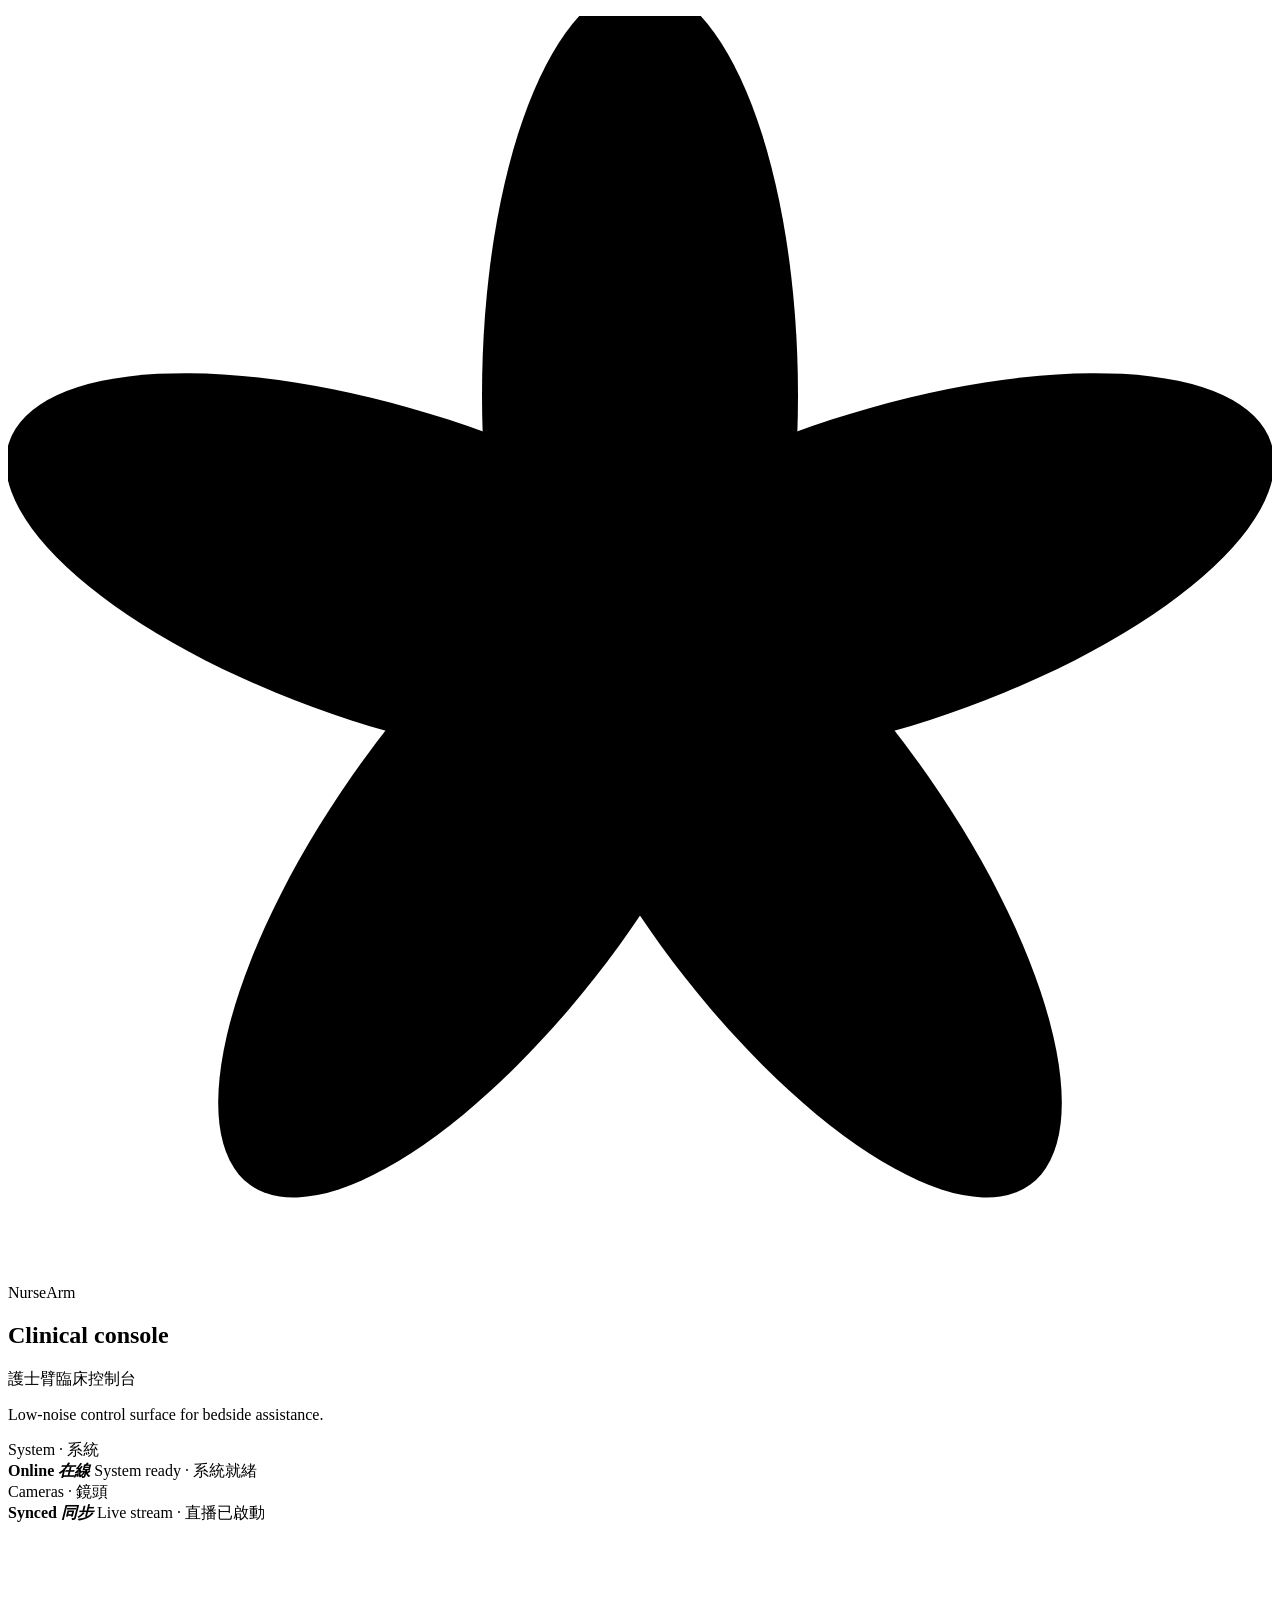
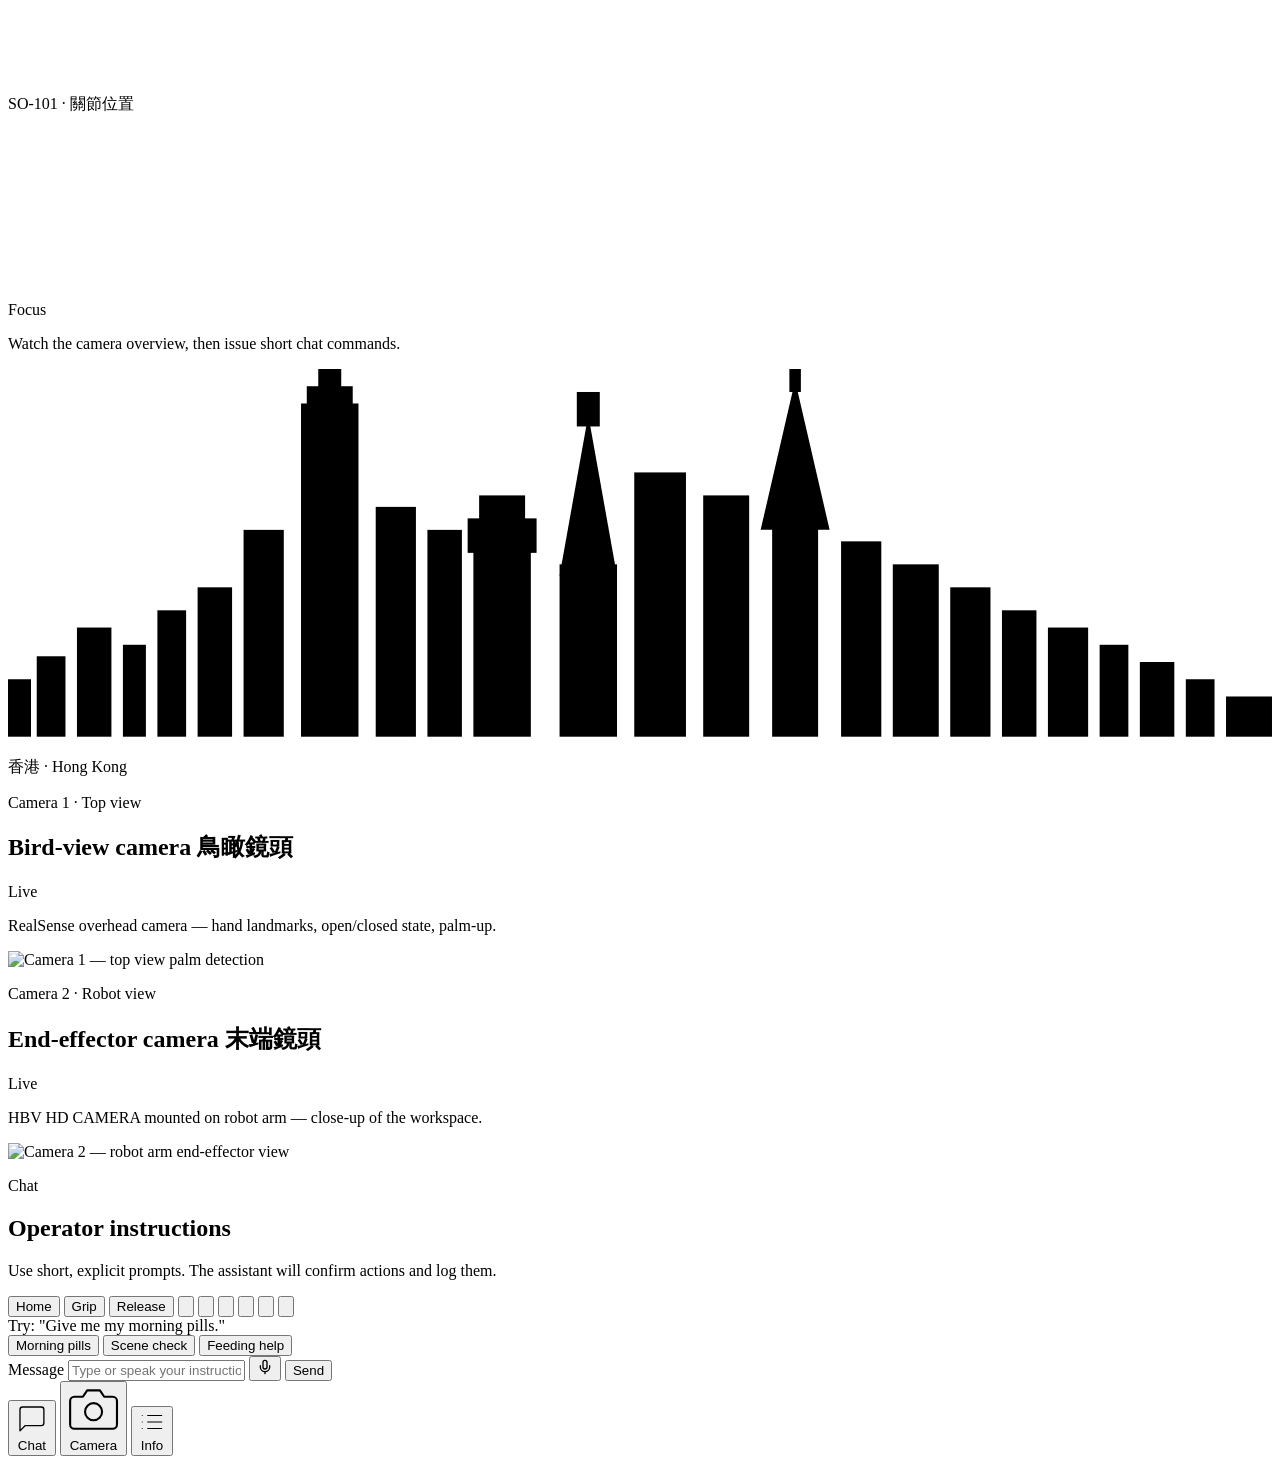
==== nursearm/interface/web/index.html @ 07f44634 "Upgrade ui and basic skills Signed-off-by: Javier Gil <jgilaviles@gmail.com>" ====
<!doctype html>
<html lang="en">
  <head>
    <meta charset="utf-8" />
    <meta name="viewport" content="width=device-width, initial-scale=1" />
    <title>NurseArm · 護士臂</title>
    <link rel="stylesheet" href="/static/styles.css" />
  </head>
  <body>
    <div class="app-shell">
      <div class="workspace">
        <aside class="rail" aria-label="System summary">
          <div class="rail-brand">
            <p class="eyebrow">
              <!-- Bauhinia flower — Hong Kong emblem -->
              <svg class="bauhinia-icon" viewBox="0 0 40 40" xmlns="http://www.w3.org/2000/svg" fill="currentColor" aria-hidden="true">
                <g transform="translate(20,20)">
                  <ellipse rx="5" ry="13" transform="rotate(0)   translate(0,-8)"/>
                  <ellipse rx="5" ry="13" transform="rotate(72)  translate(0,-8)"/>
                  <ellipse rx="5" ry="13" transform="rotate(144) translate(0,-8)"/>
                  <ellipse rx="5" ry="13" transform="rotate(216) translate(0,-8)"/>
                  <ellipse rx="5" ry="13" transform="rotate(288) translate(0,-8)"/>
                  <circle r="3"/>
                </g>
              </svg>
              NurseArm
            </p>
            <h1>Clinical console</h1>
            <p class="zh-title" lang="zh-HK">護士臂臨床控制台</p>
            <p class="subtitle">Low-noise control surface for bedside assistance.</p>
          </div>

          <section class="rail-stack">
            <article class="rail-card status-card status-online">
              <div class="status-row">
                <span class="status-dot"></span>
                <span class="status-label">System · <span lang="zh-HK">系統</span></span>
              </div>
              <strong>Online <em lang="zh-HK">在線</em></strong>
              <span>System ready · <span lang="zh-HK">系統就緒</span></span>
            </article>
            <article class="rail-card status-card status-synced">
              <div class="status-row">
                <span class="status-dot"></span>
                <span class="status-label">Cameras · <span lang="zh-HK">鏡頭</span></span>
              </div>
              <strong>Synced <em lang="zh-HK">同步</em></strong>
              <span>Live stream · <span lang="zh-HK">直播已啟動</span></span>
            </article>
          </section>

          <!-- 3D Digital Twin — big on desktop, shown in status tab on mobile -->
          <canvas id="robot-3d" class="robot-3d" aria-label="SO-101 3D digital twin"></canvas>

          <!-- Motor graph (status tab on mobile) -->
          <section class="robot-panel" id="robot-panel">
            <p class="panel-kicker">SO-101 · 關節位置</p>
            <canvas id="motor-graph" class="motor-graph" aria-label="Motor position history"></canvas>
            <div class="motor-legend" id="motor-legend" aria-hidden="true"></div>
          </section>

          <section id="remote-access" class="rail-remote" hidden>
            <p class="rail-foot-label">Remote access</p>
            <img id="qr-image" class="qr-image" alt="Scan to connect" />
            <a id="ngrok-link" class="ngrok-link" href="#" target="_blank" rel="noopener"></a>
          </section>

          <section class="rail-foot">
            <p class="rail-foot-label">Focus</p>
            <p>Watch the camera overview, then issue short chat commands.</p>
          </section>

          <!-- Victoria Harbour skyline silhouette — viewed from Tsim Sha Tsui -->
          <div class="hk-skyline" aria-hidden="true">
            <svg viewBox="0 0 220 64" xmlns="http://www.w3.org/2000/svg" fill="currentColor">

              <!-- Sheung Wan / Western district — low-rise backdrop -->
              <rect x="0"   y="54" width="4"  height="10"/>
              <rect x="5"   y="50" width="5"  height="14"/>
              <rect x="12"  y="45" width="6"  height="19"/>
              <rect x="20"  y="48" width="4"  height="16"/>
              <rect x="26"  y="42" width="5"  height="22"/>
              <rect x="33"  y="38" width="6"  height="26"/>

              <!-- One IFC — medium-tall adjacent to IFC2 -->
              <rect x="41"  y="28" width="7"  height="36"/>

              <!-- Two IFC — tallest in HK Island, distinctive stepped crown + mast -->
              <rect x="51"  y="6"  width="10" height="58"/>
              <rect x="52"  y="3"  width="8"  height="5"/>
              <rect x="54"  y="0"  width="4"  height="4"/>

              <!-- Exchange Square / Jardine House area -->
              <rect x="64"  y="24" width="7"  height="40"/>
              <rect x="73"  y="28" width="6"  height="36"/>

              <!-- HSBC Main Building — distinctive horizontal bands, raised on stilts -->
              <rect x="81"  y="30" width="10" height="34"/>
              <rect x="80"  y="26" width="12" height="6"/>
              <rect x="82"  y="22" width="8"  height="6"/>

              <!-- Bank of China Tower — MOST ICONIC: triangular prism, diagonal facets -->
              <rect x="96"  y="34" width="10" height="30"/>
              <polygon points="96,36 101,8 106,36"/>
              <rect x="99"  y="4"  width="4"  height="6"/>

              <!-- Cheung Kong Center — rectangular glass tower -->
              <rect x="109" y="18" width="9"  height="46"/>

              <!-- The Center — tall, octagonal, lit at night -->
              <rect x="121" y="22" width="8"  height="42"/>

              <!-- Central Plaza (Wan Chai) — VERY DISTINCTIVE: sharp triangular spire -->
              <rect x="133" y="26" width="8"  height="38"/>
              <polygon points="131,28 137,2 143,28"/>
              <rect x="136" y="0"  width="2"  height="4"/>

              <!-- Convention Centre area / Wan Chai towers -->
              <rect x="145" y="30" width="7"  height="34"/>
              <rect x="154" y="34" width="8"  height="30"/>

              <!-- Causeway Bay — gradually tapering eastward -->
              <rect x="164" y="38" width="7"  height="26"/>
              <rect x="173" y="42" width="6"  height="22"/>
              <rect x="181" y="45" width="7"  height="19"/>
              <rect x="190" y="48" width="5"  height="16"/>
              <rect x="197" y="51" width="6"  height="13"/>
              <rect x="205" y="54" width="5"  height="10"/>
              <rect x="212" y="57" width="8"  height="7"/>
            </svg>
            <p class="hk-credit">香港 · Hong Kong</p>
          </div>
        </aside>

        <main class="layout" id="layout">
          <section class="camera-column" id="camera-column">

            <!-- Camera 1: RealSense top camera, bird-view -->
            <section class="panel camera-panel">
              <div class="panel-top">
                <div>
                  <p class="panel-kicker">Camera 1 · Top view</p>
                  <h2>Bird-view camera <span class="zh-cam" lang="zh-HK">鳥瞰鏡頭</span></h2>
                </div>
                <span class="live-badge">Live</span>
              </div>
              <p class="panel-note">RealSense overhead camera — hand landmarks, open/closed state, palm-up.</p>
              <div class="camera-stage">
                <img id="camera-frame-1" class="camera-frame" alt="Camera 1 — top view palm detection" src="/stream/palm" />
                <div id="palm-badge" class="palm-badge" aria-live="polite"></div>
              </div>
            </section>

            <div class="splitter splitter-horizontal" id="camera-splitter" role="separator" aria-label="Resize camera panes" aria-orientation="horizontal" tabindex="0"></div>

            <!-- Camera 2: HBV HD CAMERA robot-mounted -->
            <section class="panel camera-panel">
              <div class="panel-top">
                <div>
                  <p class="panel-kicker">Camera 2 · Robot view</p>
                  <h2>End-effector camera <span class="zh-cam" lang="zh-HK">末端鏡頭</span></h2>
                </div>
                <span class="live-badge">Live</span>
              </div>
              <p class="panel-note">HBV HD CAMERA mounted on robot arm — close-up of the workspace.</p>
              <div class="camera-stage">
                <img id="camera-frame-2" class="camera-frame" alt="Camera 2 — robot arm end-effector view" src="/stream/2" />
              </div>
            </section>

          </section>

          <div class="splitter splitter-vertical" id="layout-splitter" role="separator" aria-label="Resize chat panel" aria-orientation="vertical" tabindex="0"></div>

          <section class="panel chat-panel">
            <div class="chat-head">
              <div>
                <p class="panel-kicker">Chat</p>
                <h2>Operator instructions</h2>
                <p class="panel-note">Use short, explicit prompts. The assistant will confirm actions and log them.</p>
              </div>
            </div>

            <div class="robot-controls chat-robot-controls" aria-label="Robot controls">
              <button class="robot-btn" id="btn-home"    title="Move to home pose">Home</button>
              <button class="robot-btn" id="btn-grip"    title="Close gripper">Grip</button>
              <button class="robot-btn" id="btn-release" title="Open gripper">Release</button>
              <span class="robot-sep" aria-hidden="true"></span>
              <button class="robot-btn dir-btn" id="btn-up" title="Up (Z+)">
                <svg viewBox="0 0 16 16" fill="none" stroke="currentColor" stroke-width="2" stroke-linecap="round" stroke-linejoin="round" aria-hidden="true">
                  <line x1="8" y1="12" x2="8" y2="4"/><polyline points="4,8 8,4 12,8"/>
                </svg>
              </button>
              <button class="robot-btn dir-btn" id="btn-down" title="Down (Z−)">
                <svg viewBox="0 0 16 16" fill="none" stroke="currentColor" stroke-width="2" stroke-linecap="round" stroke-linejoin="round" aria-hidden="true">
                  <line x1="8" y1="4" x2="8" y2="12"/><polyline points="4,8 8,12 12,8"/>
                </svg>
              </button>
              <button class="robot-btn dir-btn" id="btn-forward" title="Forward (X+)">
                <svg viewBox="0 0 16 16" fill="none" stroke="currentColor" stroke-width="2" stroke-linecap="round" stroke-linejoin="round" aria-hidden="true">
                  <polyline points="3,10 8,5 13,10"/><polyline points="3,13 8,8 13,13"/>
                </svg>
              </button>
              <button class="robot-btn dir-btn" id="btn-back" title="Back (X−)">
                <svg viewBox="0 0 16 16" fill="none" stroke="currentColor" stroke-width="2" stroke-linecap="round" stroke-linejoin="round" aria-hidden="true">
                  <polyline points="3,6 8,11 13,6"/><polyline points="3,3 8,8 13,3"/>
                </svg>
              </button>
              <button class="robot-btn dir-btn" id="btn-left" title="Left (Y+)">
                <svg viewBox="0 0 16 16" fill="none" stroke="currentColor" stroke-width="2" stroke-linecap="round" stroke-linejoin="round" aria-hidden="true">
                  <line x1="12" y1="8" x2="4" y2="8"/><polyline points="8,4 4,8 8,12"/>
                </svg>
              </button>
              <button class="robot-btn dir-btn" id="btn-right" title="Right (Y−)">
                <svg viewBox="0 0 16 16" fill="none" stroke="currentColor" stroke-width="2" stroke-linecap="round" stroke-linejoin="round" aria-hidden="true">
                  <line x1="4" y1="8" x2="12" y2="8"/><polyline points="8,4 12,8 8,12"/>
                </svg>
              </button>
            </div>

            <div class="chat-tip">Try: "Give me my morning pills."</div>

            <div class="quick-actions" aria-label="Suggested prompts">
              <button type="button" class="prompt-chip" data-prompt="Give me my morning pills.">Morning pills</button>
              <button type="button" class="prompt-chip" data-prompt="Check the scene and report what you see.">Scene check</button>
              <button type="button" class="prompt-chip" data-prompt="Help me with feeding.">Feeding help</button>
            </div>

            <div id="chat-messages" class="chat-messages" aria-live="polite" aria-relevant="additions"></div>

            <div class="composer-shell">
              <form id="chat-form" class="chat-form">
                <label class="sr-only" for="chat-input">Message</label>
                <input id="chat-input" name="message" type="text" autocomplete="off" placeholder="Type or speak your instruction" />
                <button type="button" id="mic-button" class="mic-button" data-state="idle" aria-label="Voice input" title="Hold to record">
                  <svg xmlns="http://www.w3.org/2000/svg" width="16" height="16" viewBox="0 0 24 24" fill="none" stroke="currentColor" stroke-width="2" stroke-linecap="round" stroke-linejoin="round" aria-hidden="true">
                    <path d="M12 2a3 3 0 0 0-3 3v7a3 3 0 0 0 6 0V5a3 3 0 0 0-3-3z"/>
                    <path d="M19 10v2a7 7 0 0 1-14 0v-2"/>
                    <line x1="12" y1="19" x2="12" y2="22"/>
                  </svg>
                </button>
                <button type="submit" class="send-button">Send</button>
              </form>
            </div>
          </section>
        </main>
      </div>
    </div>

    <!-- Mobile bottom tab bar — hidden on desktop via CSS -->
    <nav class="mobile-tab-bar" aria-label="Navigation tabs">
      <button class="mobile-tab-btn active" data-tab="chat" aria-pressed="true">
        <svg viewBox="0 0 24 24" fill="none" stroke="currentColor" stroke-linecap="round" stroke-linejoin="round" aria-hidden="true">
          <path d="M21 15a2 2 0 0 1-2 2H7l-4 4V5a2 2 0 0 1 2-2h14a2 2 0 0 1 2 2z"/>
        </svg>
        <span>Chat</span>
      </button>
      <button class="mobile-tab-btn" data-tab="camera" aria-pressed="false">
        <svg viewBox="0 0 24 24" fill="none" stroke="currentColor" stroke-linecap="round" stroke-linejoin="round" aria-hidden="true">
          <path d="M23 19a2 2 0 0 1-2 2H3a2 2 0 0 1-2-2V8a2 2 0 0 1 2-2h4l2-3h6l2 3h4a2 2 0 0 1 2 2z"/>
          <circle cx="12" cy="13" r="4"/>
        </svg>
        <span>Camera</span>
      </button>
      <button class="mobile-tab-btn" data-tab="status" aria-pressed="false">
        <svg viewBox="0 0 24 24" fill="none" stroke="currentColor" stroke-linecap="round" stroke-linejoin="round" aria-hidden="true">
          <line x1="8" y1="6" x2="21" y2="6"/><line x1="8" y1="12" x2="21" y2="12"/><line x1="8" y1="18" x2="21" y2="18"/>
          <line x1="3" y1="6" x2="3.01" y2="6"/><line x1="3" y1="12" x2="3.01" y2="12"/><line x1="3" y1="18" x2="3.01" y2="18"/>
        </svg>
        <span>Info</span>
      </button>
    </nav>

    <script src="/static/app.js"></script>
  </body>
</html>
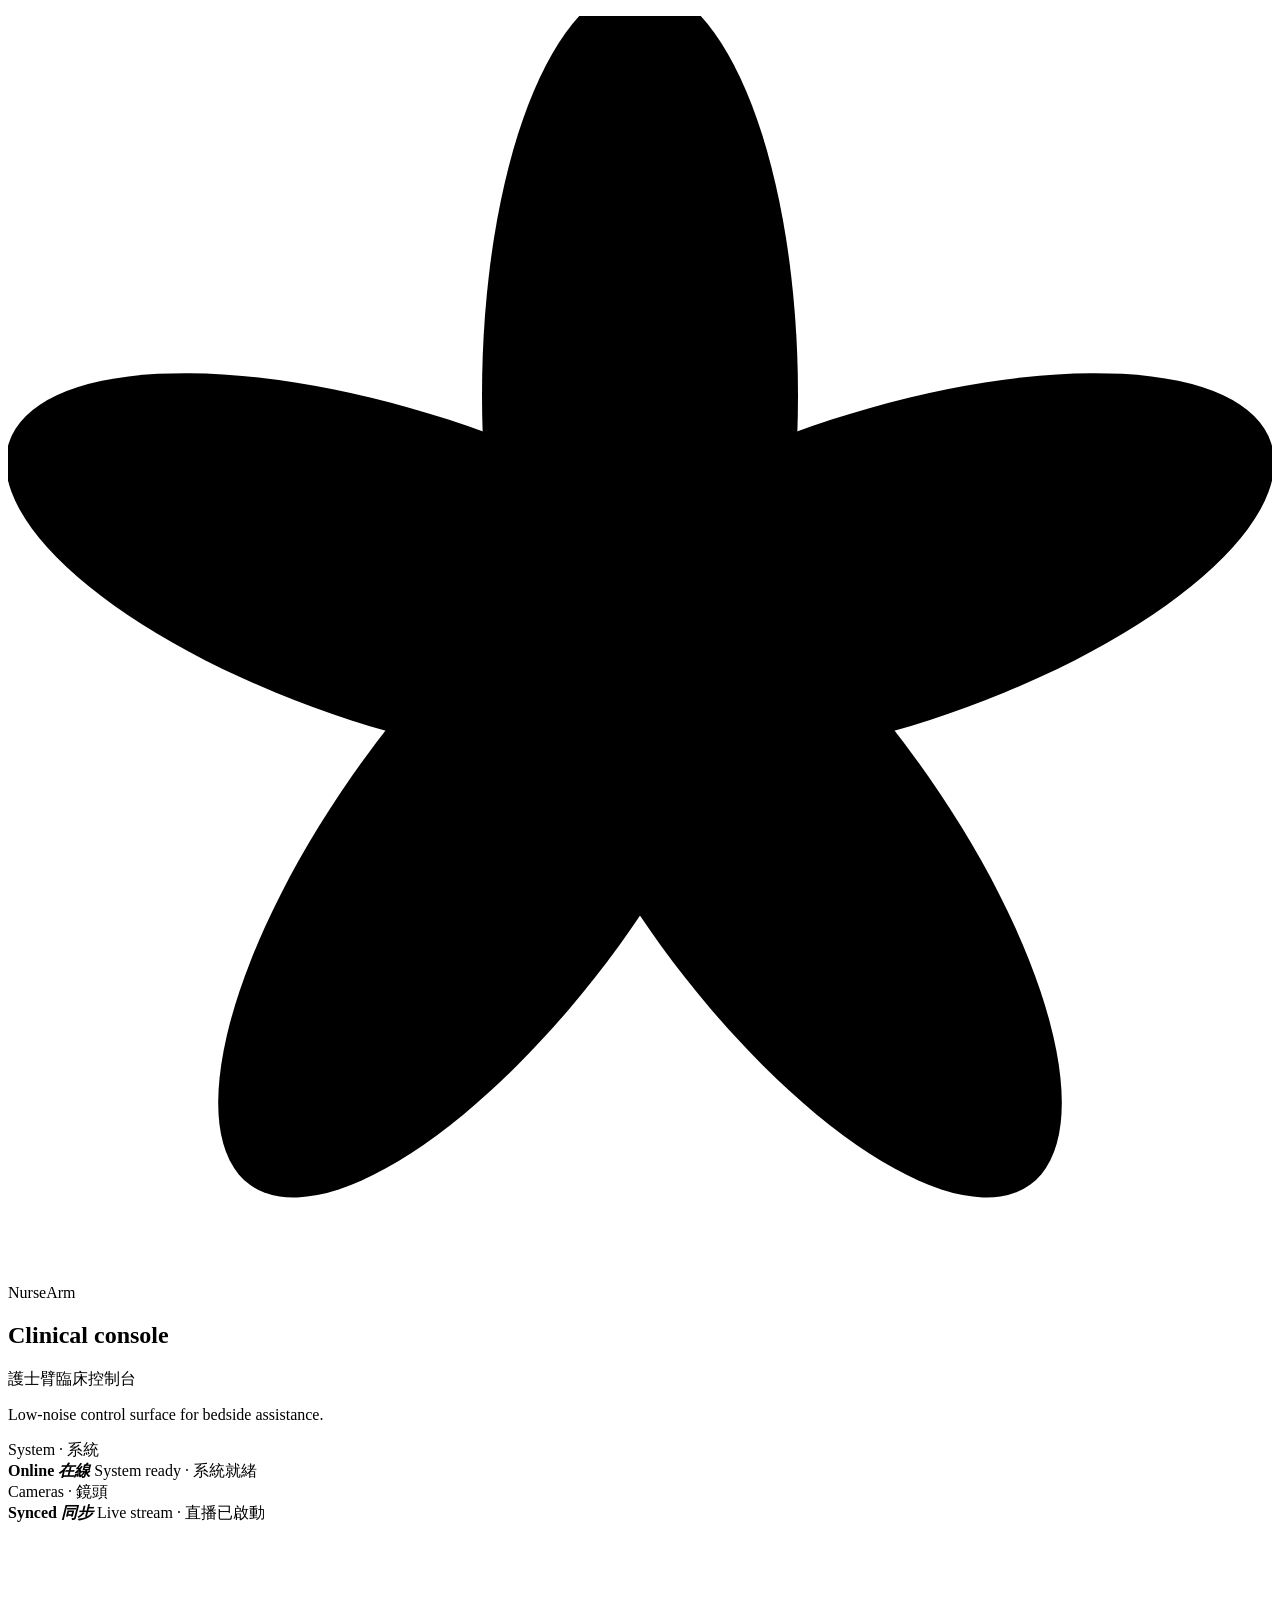
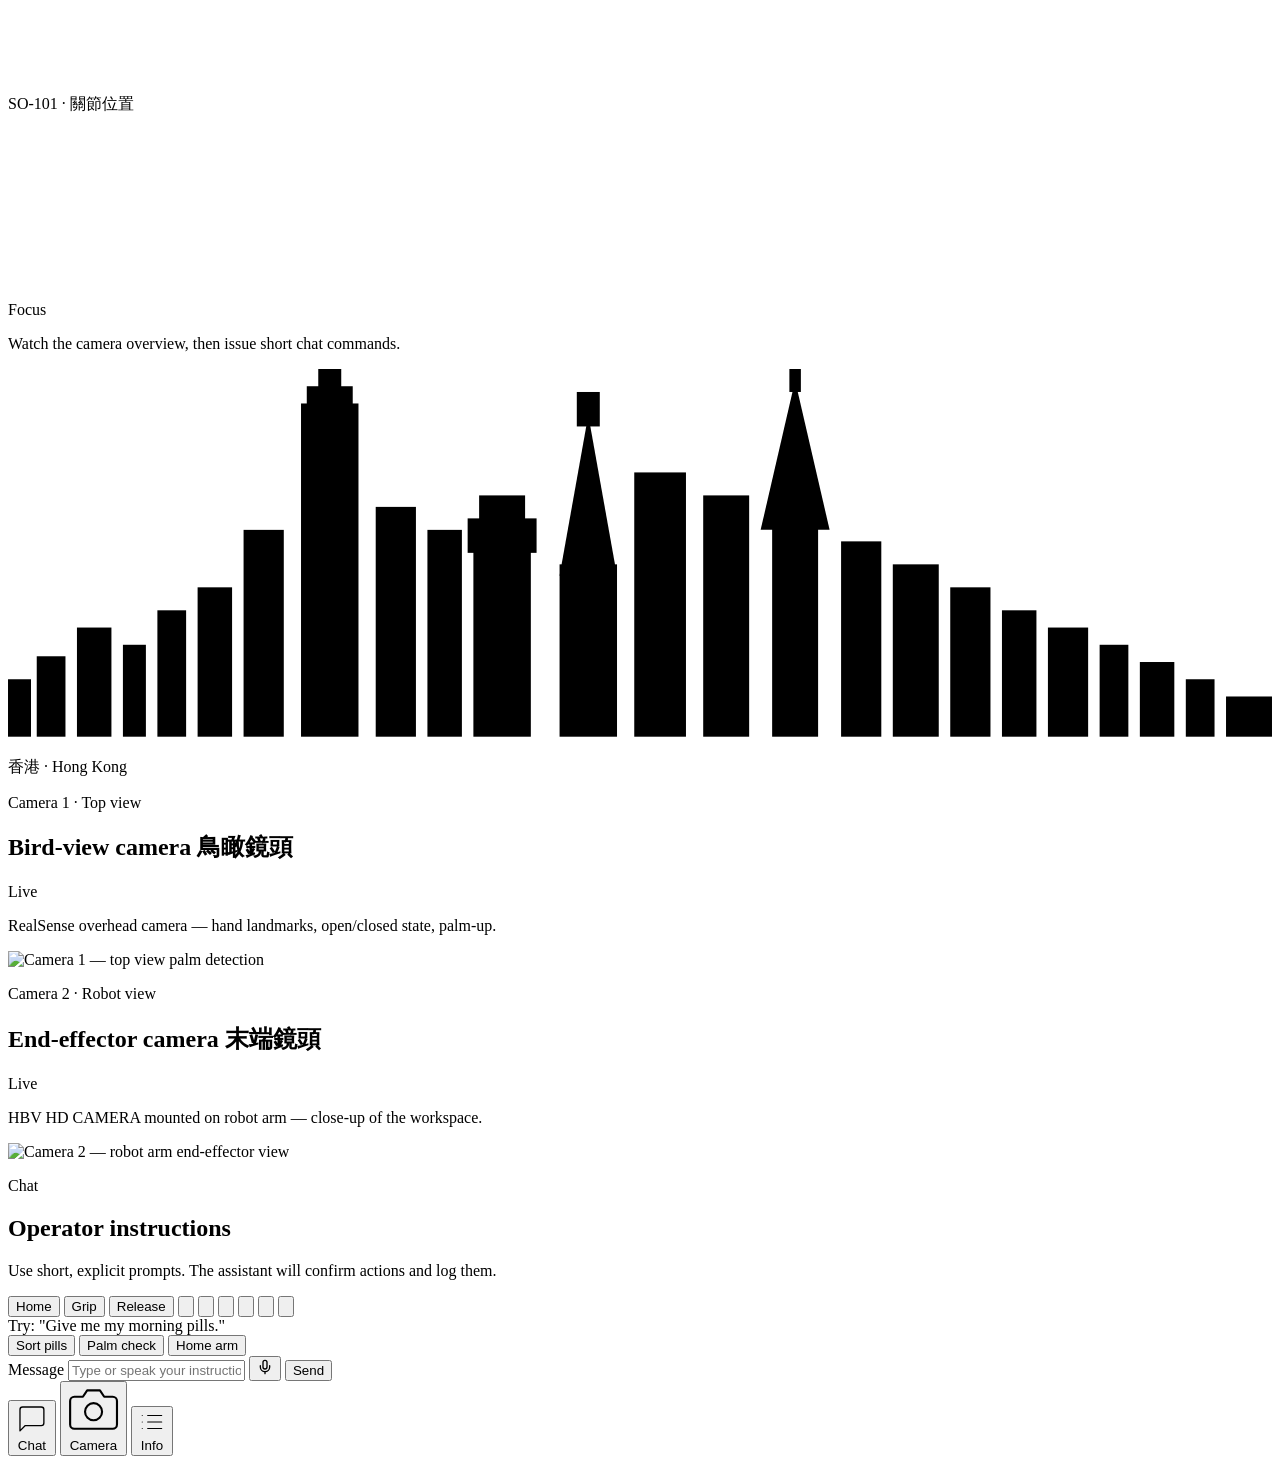
==== commit 816fbb21: "Cleaning Signed-off-by: Javier Gil <jgilaviles@gmail.com>" ====
--- a/nursearm/interface/web/index.html
+++ b/nursearm/interface/web/index.html
@@ -221,9 +221,9 @@
             <div class="chat-tip">Try: "Give me my morning pills."</div>
 
             <div class="quick-actions" aria-label="Suggested prompts">
-              <button type="button" class="prompt-chip" data-prompt="Give me my morning pills.">Morning pills</button>
-              <button type="button" class="prompt-chip" data-prompt="Check the scene and report what you see.">Scene check</button>
-              <button type="button" class="prompt-chip" data-prompt="Help me with feeding.">Feeding help</button>
+              <button type="button" class="prompt-chip" data-prompt="Sort the pills into their matching cups.">Sort pills</button>
+              <button type="button" class="prompt-chip" data-prompt="Check whether an open palm is visible.">Palm check</button>
+              <button type="button" class="prompt-chip" data-prompt="Move the robot to its home position.">Home arm</button>
             </div>
 
             <div id="chat-messages" class="chat-messages" aria-live="polite" aria-relevant="additions"></div>
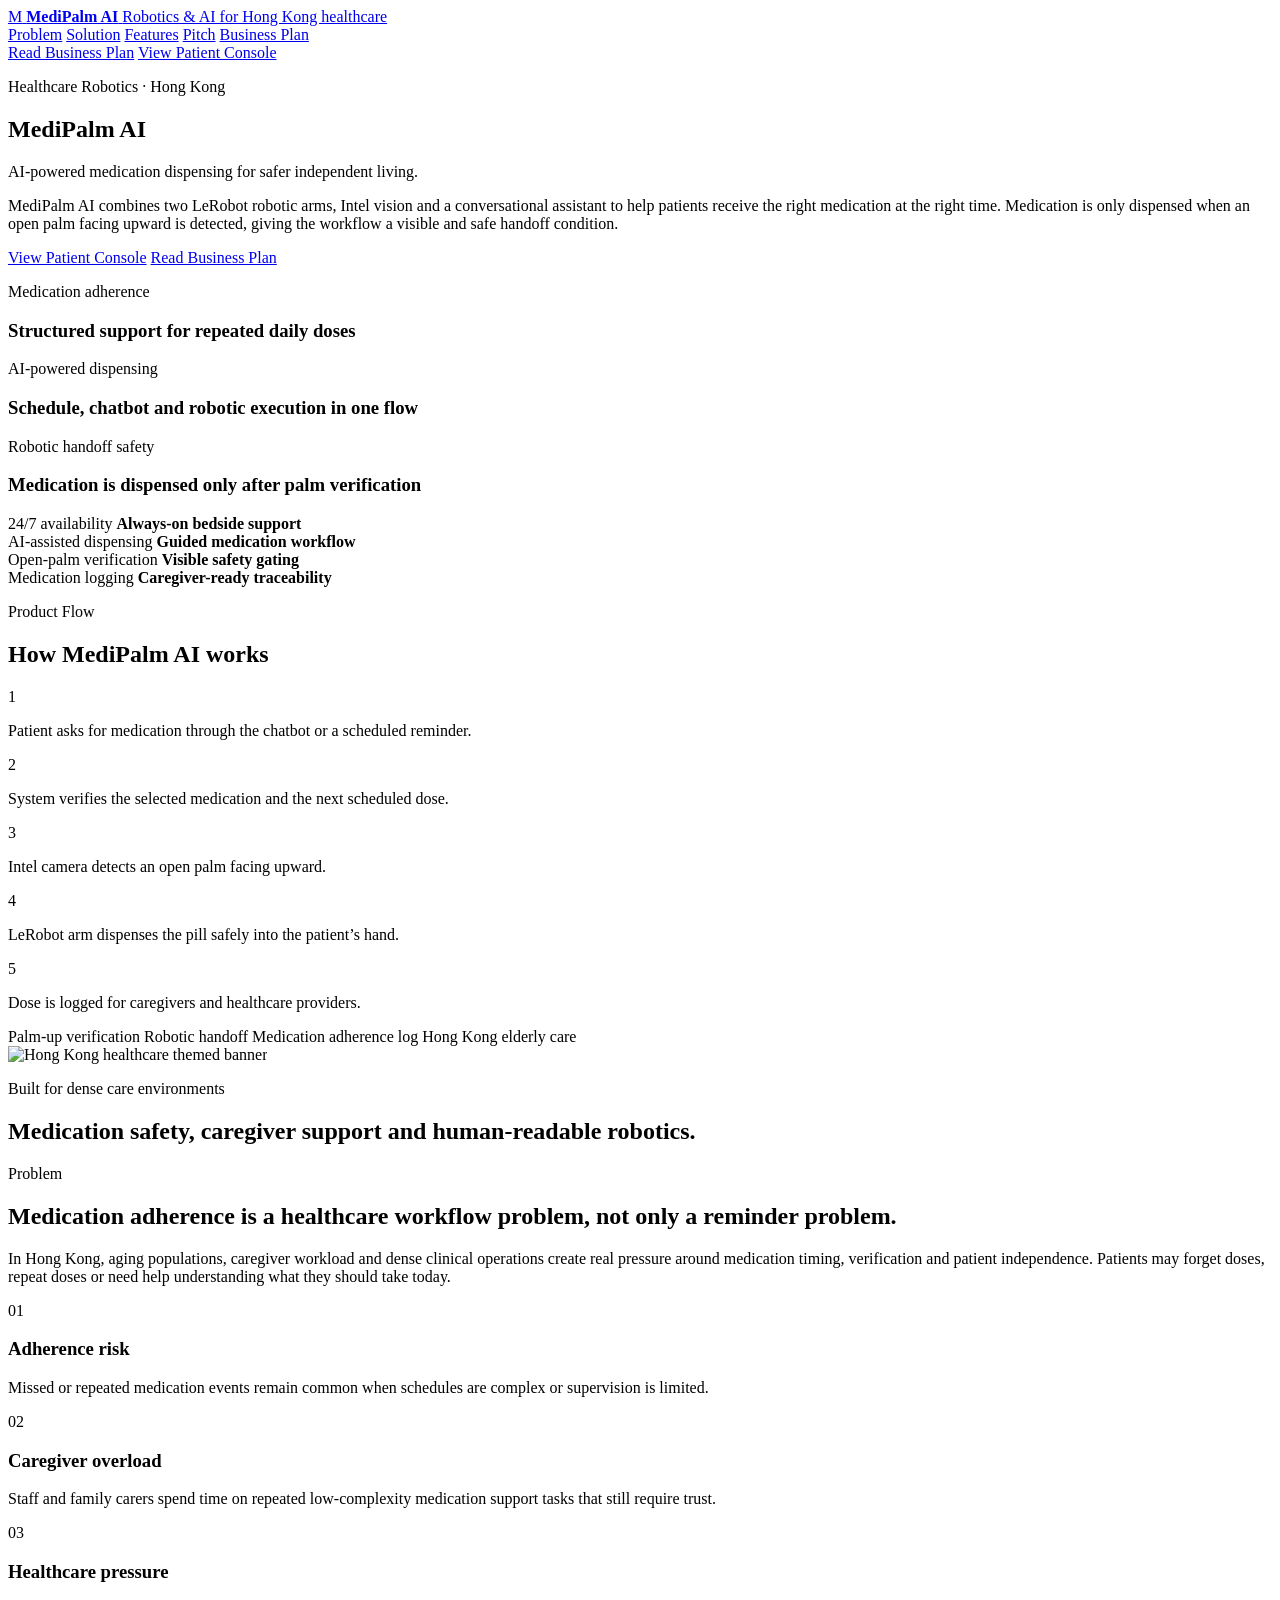
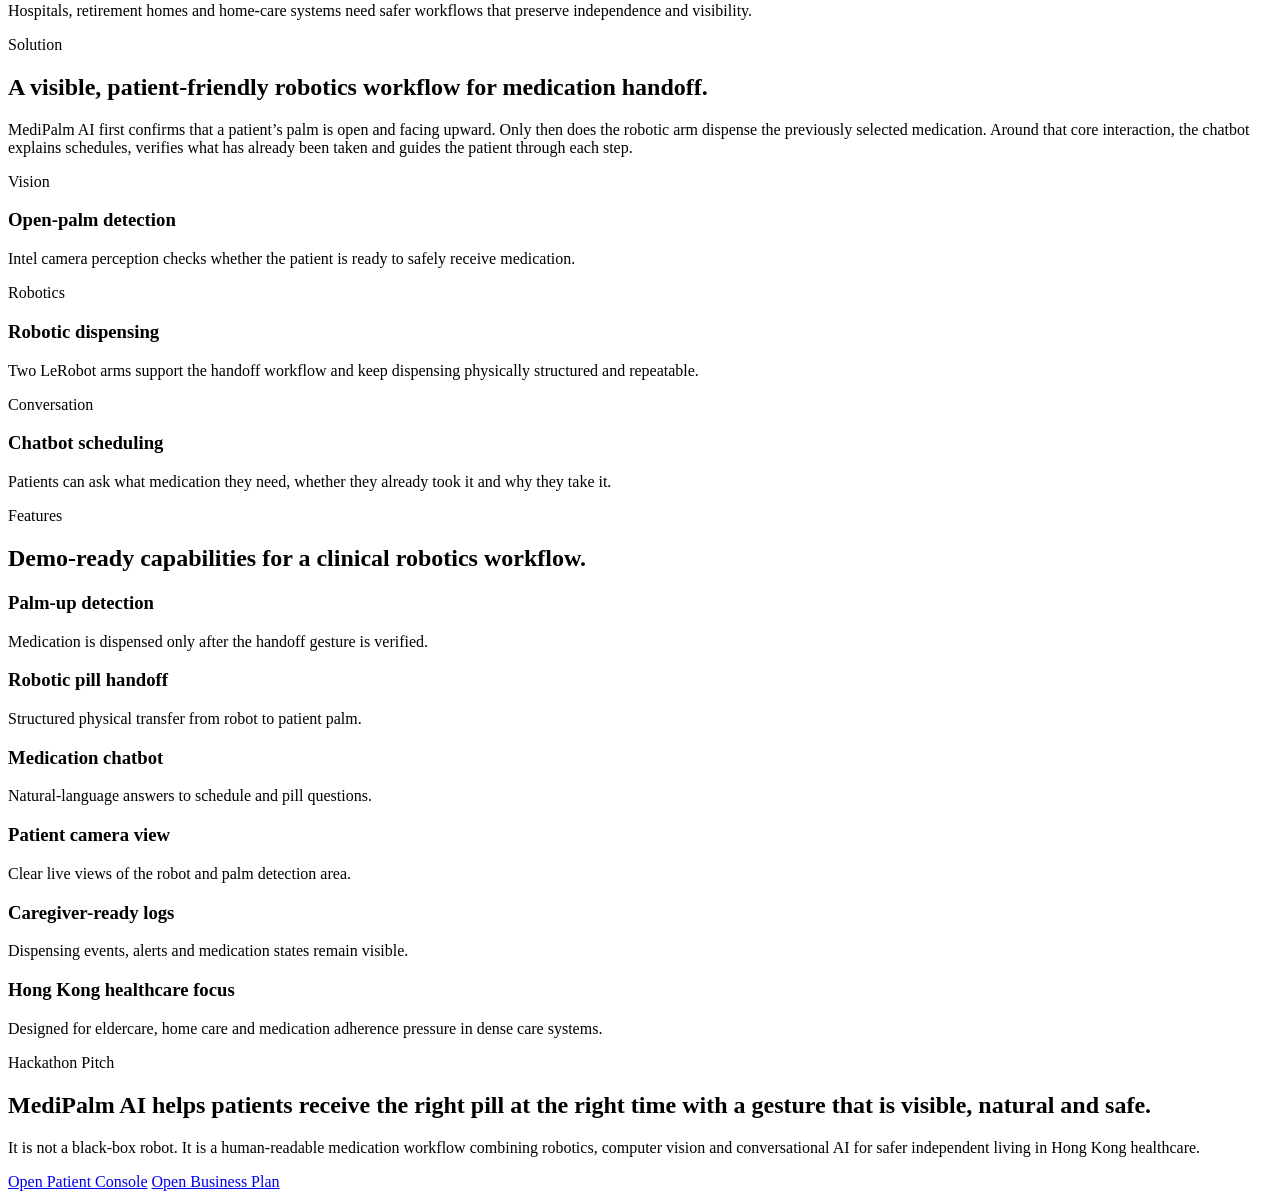
==== commit f861edc0: "UI_advanced Signed-off-by: MxguelTech <delbamig@gmail.com>" ====
--- a/nursearm/interface/web/index.html
+++ b/nursearm/interface/web/index.html
@@ -3,273 +3,241 @@
   <head>
     <meta charset="utf-8" />
     <meta name="viewport" content="width=device-width, initial-scale=1" />
-    <title>NurseArm · 護士臂</title>
+    <title>MediPalm AI · Healthcare Robotics</title>
     <link rel="stylesheet" href="/static/styles.css" />
   </head>
   <body>
-    <div class="app-shell">
-      <div class="workspace">
-        <aside class="rail" aria-label="System summary">
-          <div class="rail-brand">
-            <p class="eyebrow">
-              <!-- Bauhinia flower — Hong Kong emblem -->
-              <svg class="bauhinia-icon" viewBox="0 0 40 40" xmlns="http://www.w3.org/2000/svg" fill="currentColor" aria-hidden="true">
-                <g transform="translate(20,20)">
-                  <ellipse rx="5" ry="13" transform="rotate(0)   translate(0,-8)"/>
-                  <ellipse rx="5" ry="13" transform="rotate(72)  translate(0,-8)"/>
-                  <ellipse rx="5" ry="13" transform="rotate(144) translate(0,-8)"/>
-                  <ellipse rx="5" ry="13" transform="rotate(216) translate(0,-8)"/>
-                  <ellipse rx="5" ry="13" transform="rotate(288) translate(0,-8)"/>
-                  <circle r="3"/>
-                </g>
-              </svg>
-              NurseArm
+    <div class="site-shell">
+      <header class="site-header">
+        <a class="brand" href="#hero" aria-label="MediPalm AI home">
+          <span class="brand-mark">M</span>
+          <span class="brand-copy">
+            <strong>MediPalm AI</strong>
+            <span>Robotics &amp; AI for Hong Kong healthcare</span>
+          </span>
+        </a>
+
+        <nav class="site-nav" aria-label="Primary">
+          <a href="#problem">Problem</a>
+          <a href="#solution">Solution</a>
+          <a href="#features">Features</a>
+          <a href="#pitch">Pitch</a>
+          <a href="/business">Business Plan</a>
+        </nav>
+
+        <div class="header-actions">
+          <a class="button button-ghost" href="/business">Read Business Plan</a>
+          <a class="button button-primary" href="/console">View Patient Console</a>
+        </div>
+      </header>
+
+      <main>
+        <section class="hero" id="hero">
+          <div class="hero-copy card">
+            <p class="eyebrow">Healthcare Robotics · Hong Kong</p>
+            <h1>MediPalm AI</h1>
+            <p class="hero-subtitle">AI-powered medication dispensing for safer independent living.</p>
+            <p class="hero-text">
+              MediPalm AI combines two LeRobot robotic arms, Intel vision and a conversational assistant to help patients
+              receive the right medication at the right time. Medication is only dispensed when an open palm facing upward
+              is detected, giving the workflow a visible and safe handoff condition.
             </p>
-            <h1>Clinical console</h1>
-            <p class="zh-title" lang="zh-HK">護士臂臨床控制台</p>
-            <p class="subtitle">Low-noise control surface for bedside assistance.</p>
-          </div>
-
-          <section class="rail-stack">
-            <article class="rail-card status-card status-online">
-              <div class="status-row">
-                <span class="status-dot"></span>
-                <span class="status-label">System · <span lang="zh-HK">系統</span></span>
-              </div>
-              <strong>Online <em lang="zh-HK">在線</em></strong>
-              <span>System ready · <span lang="zh-HK">系統就緒</span></span>
-            </article>
-            <article class="rail-card status-card status-synced">
-              <div class="status-row">
-                <span class="status-dot"></span>
-                <span class="status-label">Cameras · <span lang="zh-HK">鏡頭</span></span>
-              </div>
-              <strong>Synced <em lang="zh-HK">同步</em></strong>
-              <span>Live stream · <span lang="zh-HK">直播已啟動</span></span>
-            </article>
-          </section>
-
-          <!-- 3D Digital Twin — big on desktop, shown in status tab on mobile -->
-          <canvas id="robot-3d" class="robot-3d" aria-label="SO-101 3D digital twin"></canvas>
-
-          <!-- Motor graph (status tab on mobile) -->
-          <section class="robot-panel" id="robot-panel">
-            <p class="panel-kicker">SO-101 · 關節位置</p>
-            <canvas id="motor-graph" class="motor-graph" aria-label="Motor position history"></canvas>
-            <div class="motor-legend" id="motor-legend" aria-hidden="true"></div>
-          </section>
-
-          <section id="remote-access" class="rail-remote" hidden>
-            <p class="rail-foot-label">Remote access</p>
-            <img id="qr-image" class="qr-image" alt="Scan to connect" />
-            <a id="ngrok-link" class="ngrok-link" href="#" target="_blank" rel="noopener"></a>
-          </section>
-
-          <section class="rail-foot">
-            <p class="rail-foot-label">Focus</p>
-            <p>Watch the camera overview, then issue short chat commands.</p>
-          </section>
-
-          <!-- Victoria Harbour skyline silhouette — viewed from Tsim Sha Tsui -->
-          <div class="hk-skyline" aria-hidden="true">
-            <svg viewBox="0 0 220 64" xmlns="http://www.w3.org/2000/svg" fill="currentColor">
-
-              <!-- Sheung Wan / Western district — low-rise backdrop -->
-              <rect x="0"   y="54" width="4"  height="10"/>
-              <rect x="5"   y="50" width="5"  height="14"/>
-              <rect x="12"  y="45" width="6"  height="19"/>
-              <rect x="20"  y="48" width="4"  height="16"/>
-              <rect x="26"  y="42" width="5"  height="22"/>
-              <rect x="33"  y="38" width="6"  height="26"/>
-
-              <!-- One IFC — medium-tall adjacent to IFC2 -->
-              <rect x="41"  y="28" width="7"  height="36"/>
-
-              <!-- Two IFC — tallest in HK Island, distinctive stepped crown + mast -->
-              <rect x="51"  y="6"  width="10" height="58"/>
-              <rect x="52"  y="3"  width="8"  height="5"/>
-              <rect x="54"  y="0"  width="4"  height="4"/>
-
-              <!-- Exchange Square / Jardine House area -->
-              <rect x="64"  y="24" width="7"  height="40"/>
-              <rect x="73"  y="28" width="6"  height="36"/>
-
-              <!-- HSBC Main Building — distinctive horizontal bands, raised on stilts -->
-              <rect x="81"  y="30" width="10" height="34"/>
-              <rect x="80"  y="26" width="12" height="6"/>
-              <rect x="82"  y="22" width="8"  height="6"/>
-
-              <!-- Bank of China Tower — MOST ICONIC: triangular prism, diagonal facets -->
-              <rect x="96"  y="34" width="10" height="30"/>
-              <polygon points="96,36 101,8 106,36"/>
-              <rect x="99"  y="4"  width="4"  height="6"/>
-
-              <!-- Cheung Kong Center — rectangular glass tower -->
-              <rect x="109" y="18" width="9"  height="46"/>
-
-              <!-- The Center — tall, octagonal, lit at night -->
-              <rect x="121" y="22" width="8"  height="42"/>
-
-              <!-- Central Plaza (Wan Chai) — VERY DISTINCTIVE: sharp triangular spire -->
-              <rect x="133" y="26" width="8"  height="38"/>
-              <polygon points="131,28 137,2 143,28"/>
-              <rect x="136" y="0"  width="2"  height="4"/>
-
-              <!-- Convention Centre area / Wan Chai towers -->
-              <rect x="145" y="30" width="7"  height="34"/>
-              <rect x="154" y="34" width="8"  height="30"/>
-
-              <!-- Causeway Bay — gradually tapering eastward -->
-              <rect x="164" y="38" width="7"  height="26"/>
-              <rect x="173" y="42" width="6"  height="22"/>
-              <rect x="181" y="45" width="7"  height="19"/>
-              <rect x="190" y="48" width="5"  height="16"/>
-              <rect x="197" y="51" width="6"  height="13"/>
-              <rect x="205" y="54" width="5"  height="10"/>
-              <rect x="212" y="57" width="8"  height="7"/>
-            </svg>
-            <p class="hk-credit">香港 · Hong Kong</p>
-          </div>
-        </aside>
-
-        <main class="layout" id="layout">
-          <section class="camera-column" id="camera-column">
-
-            <!-- Camera 1: RealSense top camera, bird-view -->
-            <section class="panel camera-panel">
-              <div class="panel-top">
-                <div>
-                  <p class="panel-kicker">Camera 1 · Top view</p>
-                  <h2>Bird-view camera <span class="zh-cam" lang="zh-HK">鳥瞰鏡頭</span></h2>
-                </div>
-                <span class="live-badge">Live</span>
-              </div>
-              <p class="panel-note">RealSense overhead camera — hand landmarks, open/closed state, palm-up.</p>
-              <div class="camera-stage">
-                <img id="camera-frame-1" class="camera-frame" alt="Camera 1 — top view palm detection" src="/stream/palm" />
-                <div id="palm-badge" class="palm-badge" aria-live="polite"></div>
-              </div>
-            </section>
-
-            <div class="splitter splitter-horizontal" id="camera-splitter" role="separator" aria-label="Resize camera panes" aria-orientation="horizontal" tabindex="0"></div>
-
-            <!-- Camera 2: HBV HD CAMERA robot-mounted -->
-            <section class="panel camera-panel">
-              <div class="panel-top">
-                <div>
-                  <p class="panel-kicker">Camera 2 · Robot view</p>
-                  <h2>End-effector camera <span class="zh-cam" lang="zh-HK">末端鏡頭</span></h2>
-                </div>
-                <span class="live-badge">Live</span>
-              </div>
-              <p class="panel-note">HBV HD CAMERA mounted on robot arm — close-up of the workspace.</p>
-              <div class="camera-stage">
-                <img id="camera-frame-2" class="camera-frame" alt="Camera 2 — robot arm end-effector view" src="/stream/2" />
-              </div>
-            </section>
-
-          </section>
-
-          <div class="splitter splitter-vertical" id="layout-splitter" role="separator" aria-label="Resize chat panel" aria-orientation="vertical" tabindex="0"></div>
-
-          <section class="panel chat-panel">
-            <div class="chat-head">
-              <div>
-                <p class="panel-kicker">Chat</p>
-                <h2>Operator instructions</h2>
-                <p class="panel-note">Use short, explicit prompts. The assistant will confirm actions and log them.</p>
-              </div>
-            </div>
-
-            <div class="robot-controls chat-robot-controls" aria-label="Robot controls">
-              <button class="robot-btn" id="btn-home"    title="Move to home pose">Home</button>
-              <button class="robot-btn" id="btn-grip"    title="Close gripper">Grip</button>
-              <button class="robot-btn" id="btn-release" title="Open gripper">Release</button>
-              <span class="robot-sep" aria-hidden="true"></span>
-              <button class="robot-btn dir-btn" id="btn-up" title="Up (Z+)">
-                <svg viewBox="0 0 16 16" fill="none" stroke="currentColor" stroke-width="2" stroke-linecap="round" stroke-linejoin="round" aria-hidden="true">
-                  <line x1="8" y1="12" x2="8" y2="4"/><polyline points="4,8 8,4 12,8"/>
-                </svg>
-              </button>
-              <button class="robot-btn dir-btn" id="btn-down" title="Down (Z−)">
-                <svg viewBox="0 0 16 16" fill="none" stroke="currentColor" stroke-width="2" stroke-linecap="round" stroke-linejoin="round" aria-hidden="true">
-                  <line x1="8" y1="4" x2="8" y2="12"/><polyline points="4,8 8,12 12,8"/>
-                </svg>
-              </button>
-              <button class="robot-btn dir-btn" id="btn-forward" title="Forward (X+)">
-                <svg viewBox="0 0 16 16" fill="none" stroke="currentColor" stroke-width="2" stroke-linecap="round" stroke-linejoin="round" aria-hidden="true">
-                  <polyline points="3,10 8,5 13,10"/><polyline points="3,13 8,8 13,13"/>
-                </svg>
-              </button>
-              <button class="robot-btn dir-btn" id="btn-back" title="Back (X−)">
-                <svg viewBox="0 0 16 16" fill="none" stroke="currentColor" stroke-width="2" stroke-linecap="round" stroke-linejoin="round" aria-hidden="true">
-                  <polyline points="3,6 8,11 13,6"/><polyline points="3,3 8,8 13,3"/>
-                </svg>
-              </button>
-              <button class="robot-btn dir-btn" id="btn-left" title="Left (Y+)">
-                <svg viewBox="0 0 16 16" fill="none" stroke="currentColor" stroke-width="2" stroke-linecap="round" stroke-linejoin="round" aria-hidden="true">
-                  <line x1="12" y1="8" x2="4" y2="8"/><polyline points="8,4 4,8 8,12"/>
-                </svg>
-              </button>
-              <button class="robot-btn dir-btn" id="btn-right" title="Right (Y−)">
-                <svg viewBox="0 0 16 16" fill="none" stroke="currentColor" stroke-width="2" stroke-linecap="round" stroke-linejoin="round" aria-hidden="true">
-                  <line x1="4" y1="8" x2="12" y2="8"/><polyline points="8,4 12,8 8,12"/>
-                </svg>
-              </button>
-            </div>
-
-            <div class="chat-tip">Try: "Give me my morning pills."</div>
-
-            <div class="quick-actions" aria-label="Suggested prompts">
-              <button type="button" class="prompt-chip" data-prompt="Sort the pills into their matching cups.">Sort pills</button>
-              <button type="button" class="prompt-chip" data-prompt="Check whether an open palm is visible.">Palm check</button>
-              <button type="button" class="prompt-chip" data-prompt="Move the robot to its home position.">Home arm</button>
-            </div>
-
-            <div id="chat-messages" class="chat-messages" aria-live="polite" aria-relevant="additions"></div>
-
-            <div class="composer-shell">
-              <form id="chat-form" class="chat-form">
-                <label class="sr-only" for="chat-input">Message</label>
-                <input id="chat-input" name="message" type="text" autocomplete="off" placeholder="Type or speak your instruction" />
-                <button type="button" id="mic-button" class="mic-button" data-state="idle" aria-label="Voice input" title="Hold to record">
-                  <svg xmlns="http://www.w3.org/2000/svg" width="16" height="16" viewBox="0 0 24 24" fill="none" stroke="currentColor" stroke-width="2" stroke-linecap="round" stroke-linejoin="round" aria-hidden="true">
-                    <path d="M12 2a3 3 0 0 0-3 3v7a3 3 0 0 0 6 0V5a3 3 0 0 0-3-3z"/>
-                    <path d="M19 10v2a7 7 0 0 1-14 0v-2"/>
-                    <line x1="12" y1="19" x2="12" y2="22"/>
-                  </svg>
-                </button>
-                <button type="submit" class="send-button">Send</button>
-              </form>
-            </div>
-          </section>
-        </main>
-      </div>
+            <div class="hero-actions">
+              <a class="button button-primary" href="/console">View Patient Console</a>
+              <a class="button button-ghost" href="/business">Read Business Plan</a>
+            </div>
+
+            <div class="hero-feature-grid">
+              <article class="hero-feature-card">
+                <p class="panel-label">Medication adherence</p>
+                <h3>Structured support for repeated daily doses</h3>
+              </article>
+              <article class="hero-feature-card">
+                <p class="panel-label">AI-powered dispensing</p>
+                <h3>Schedule, chatbot and robotic execution in one flow</h3>
+              </article>
+              <article class="hero-feature-card">
+                <p class="panel-label">Robotic handoff safety</p>
+                <h3>Medication is dispensed only after palm verification</h3>
+              </article>
+            </div>
+
+            <div class="impact-strip">
+              <div class="impact-item">
+                <span class="metric-label">24/7 availability</span>
+                <strong>Always-on bedside support</strong>
+              </div>
+              <div class="impact-item">
+                <span class="metric-label">AI-assisted dispensing</span>
+                <strong>Guided medication workflow</strong>
+              </div>
+              <div class="impact-item">
+                <span class="metric-label">Open-palm verification</span>
+                <strong>Visible safety gating</strong>
+              </div>
+              <div class="impact-item">
+                <span class="metric-label">Medication logging</span>
+                <strong>Caregiver-ready traceability</strong>
+              </div>
+            </div>
+          </div>
+
+          <div class="hero-visual card">
+            <div class="hero-summary">
+              <p class="eyebrow">Product Flow</p>
+              <h2>How MediPalm AI works</h2>
+              <div class="process-list">
+                <article class="process-step">
+                  <span>1</span>
+                  <p>Patient asks for medication through the chatbot or a scheduled reminder.</p>
+                </article>
+                <article class="process-step">
+                  <span>2</span>
+                  <p>System verifies the selected medication and the next scheduled dose.</p>
+                </article>
+                <article class="process-step">
+                  <span>3</span>
+                  <p>Intel camera detects an open palm facing upward.</p>
+                </article>
+                <article class="process-step">
+                  <span>4</span>
+                  <p>LeRobot arm dispenses the pill safely into the patient’s hand.</p>
+                </article>
+                <article class="process-step">
+                  <span>5</span>
+                  <p>Dose is logged for caregivers and healthcare providers.</p>
+                </article>
+              </div>
+              <div class="summary-badges">
+                <span class="summary-badge success">Palm-up verification</span>
+                <span class="summary-badge success">Robotic handoff</span>
+                <span class="summary-badge success">Medication adherence log</span>
+                <span class="summary-badge">Hong Kong elderly care</span>
+              </div>
+            </div>
+          </div>
+        </section>
+
+        <section class="banner card" aria-label="Hong Kong healthcare banner">
+          <img src="/static/hong-kong-banner.png" alt="Hong Kong healthcare themed banner" />
+          <div class="banner-copy">
+            <p class="eyebrow">Built for dense care environments</p>
+            <h2>Medication safety, caregiver support and human-readable robotics.</h2>
+          </div>
+        </section>
+
+        <section class="section" id="problem">
+          <div class="section-head">
+            <p class="eyebrow">Problem</p>
+            <h2>Medication adherence is a healthcare workflow problem, not only a reminder problem.</h2>
+            <p>
+              In Hong Kong, aging populations, caregiver workload and dense clinical operations create real pressure around
+              medication timing, verification and patient independence. Patients may forget doses, repeat doses or need help
+              understanding what they should take today.
+            </p>
+          </div>
+
+          <div class="grid grid-3">
+            <article class="card info-card">
+              <span class="card-index">01</span>
+              <h3>Adherence risk</h3>
+              <p>Missed or repeated medication events remain common when schedules are complex or supervision is limited.</p>
+            </article>
+            <article class="card info-card">
+              <span class="card-index">02</span>
+              <h3>Caregiver overload</h3>
+              <p>Staff and family carers spend time on repeated low-complexity medication support tasks that still require trust.</p>
+            </article>
+            <article class="card info-card">
+              <span class="card-index">03</span>
+              <h3>Healthcare pressure</h3>
+              <p>Hospitals, retirement homes and home-care systems need safer workflows that preserve independence and visibility.</p>
+            </article>
+          </div>
+        </section>
+
+        <section class="section" id="solution">
+          <div class="section-head">
+            <p class="eyebrow">Solution</p>
+            <h2>A visible, patient-friendly robotics workflow for medication handoff.</h2>
+            <p>
+              MediPalm AI first confirms that a patient’s palm is open and facing upward. Only then does the robotic arm
+              dispense the previously selected medication. Around that core interaction, the chatbot explains schedules,
+              verifies what has already been taken and guides the patient through each step.
+            </p>
+          </div>
+
+          <div class="grid grid-3">
+            <article class="card solution-card">
+              <p class="panel-label">Vision</p>
+              <h3>Open-palm detection</h3>
+              <p>Intel camera perception checks whether the patient is ready to safely receive medication.</p>
+            </article>
+            <article class="card solution-card">
+              <p class="panel-label">Robotics</p>
+              <h3>Robotic dispensing</h3>
+              <p>Two LeRobot arms support the handoff workflow and keep dispensing physically structured and repeatable.</p>
+            </article>
+            <article class="card solution-card">
+              <p class="panel-label">Conversation</p>
+              <h3>Chatbot scheduling</h3>
+              <p>Patients can ask what medication they need, whether they already took it and why they take it.</p>
+            </article>
+          </div>
+        </section>
+
+        <section class="section" id="features">
+          <div class="section-head">
+            <p class="eyebrow">Features</p>
+            <h2>Demo-ready capabilities for a clinical robotics workflow.</h2>
+          </div>
+
+          <div class="grid grid-3">
+            <article class="card feature-card">
+              <h3>Palm-up detection</h3>
+              <p>Medication is dispensed only after the handoff gesture is verified.</p>
+            </article>
+            <article class="card feature-card">
+              <h3>Robotic pill handoff</h3>
+              <p>Structured physical transfer from robot to patient palm.</p>
+            </article>
+            <article class="card feature-card">
+              <h3>Medication chatbot</h3>
+              <p>Natural-language answers to schedule and pill questions.</p>
+            </article>
+            <article class="card feature-card">
+              <h3>Patient camera view</h3>
+              <p>Clear live views of the robot and palm detection area.</p>
+            </article>
+            <article class="card feature-card">
+              <h3>Caregiver-ready logs</h3>
+              <p>Dispensing events, alerts and medication states remain visible.</p>
+            </article>
+            <article class="card feature-card">
+              <h3>Hong Kong healthcare focus</h3>
+              <p>Designed for eldercare, home care and medication adherence pressure in dense care systems.</p>
+            </article>
+          </div>
+        </section>
+
+        <section class="section" id="pitch">
+          <div class="pitch card">
+            <div>
+              <p class="eyebrow">Hackathon Pitch</p>
+              <h2>MediPalm AI helps patients receive the right pill at the right time with a gesture that is visible, natural and safe.</h2>
+              <p>
+                It is not a black-box robot. It is a human-readable medication workflow combining robotics, computer vision
+                and conversational AI for safer independent living in Hong Kong healthcare.
+              </p>
+            </div>
+            <div class="pitch-actions">
+              <a class="button button-primary" href="/console">Open Patient Console</a>
+              <a class="button button-ghost" href="/business">Open Business Plan</a>
+            </div>
+          </div>
+        </section>
+      </main>
     </div>
-
-    <!-- Mobile bottom tab bar — hidden on desktop via CSS -->
-    <nav class="mobile-tab-bar" aria-label="Navigation tabs">
-      <button class="mobile-tab-btn active" data-tab="chat" aria-pressed="true">
-        <svg viewBox="0 0 24 24" fill="none" stroke="currentColor" stroke-linecap="round" stroke-linejoin="round" aria-hidden="true">
-          <path d="M21 15a2 2 0 0 1-2 2H7l-4 4V5a2 2 0 0 1 2-2h14a2 2 0 0 1 2 2z"/>
-        </svg>
-        <span>Chat</span>
-      </button>
-      <button class="mobile-tab-btn" data-tab="camera" aria-pressed="false">
-        <svg viewBox="0 0 24 24" fill="none" stroke="currentColor" stroke-linecap="round" stroke-linejoin="round" aria-hidden="true">
-          <path d="M23 19a2 2 0 0 1-2 2H3a2 2 0 0 1-2-2V8a2 2 0 0 1 2-2h4l2-3h6l2 3h4a2 2 0 0 1 2 2z"/>
-          <circle cx="12" cy="13" r="4"/>
-        </svg>
-        <span>Camera</span>
-      </button>
-      <button class="mobile-tab-btn" data-tab="status" aria-pressed="false">
-        <svg viewBox="0 0 24 24" fill="none" stroke="currentColor" stroke-linecap="round" stroke-linejoin="round" aria-hidden="true">
-          <line x1="8" y1="6" x2="21" y2="6"/><line x1="8" y1="12" x2="21" y2="12"/><line x1="8" y1="18" x2="21" y2="18"/>
-          <line x1="3" y1="6" x2="3.01" y2="6"/><line x1="3" y1="12" x2="3.01" y2="12"/><line x1="3" y1="18" x2="3.01" y2="18"/>
-        </svg>
-        <span>Info</span>
-      </button>
-    </nav>
 
     <script src="/static/app.js"></script>
   </body>
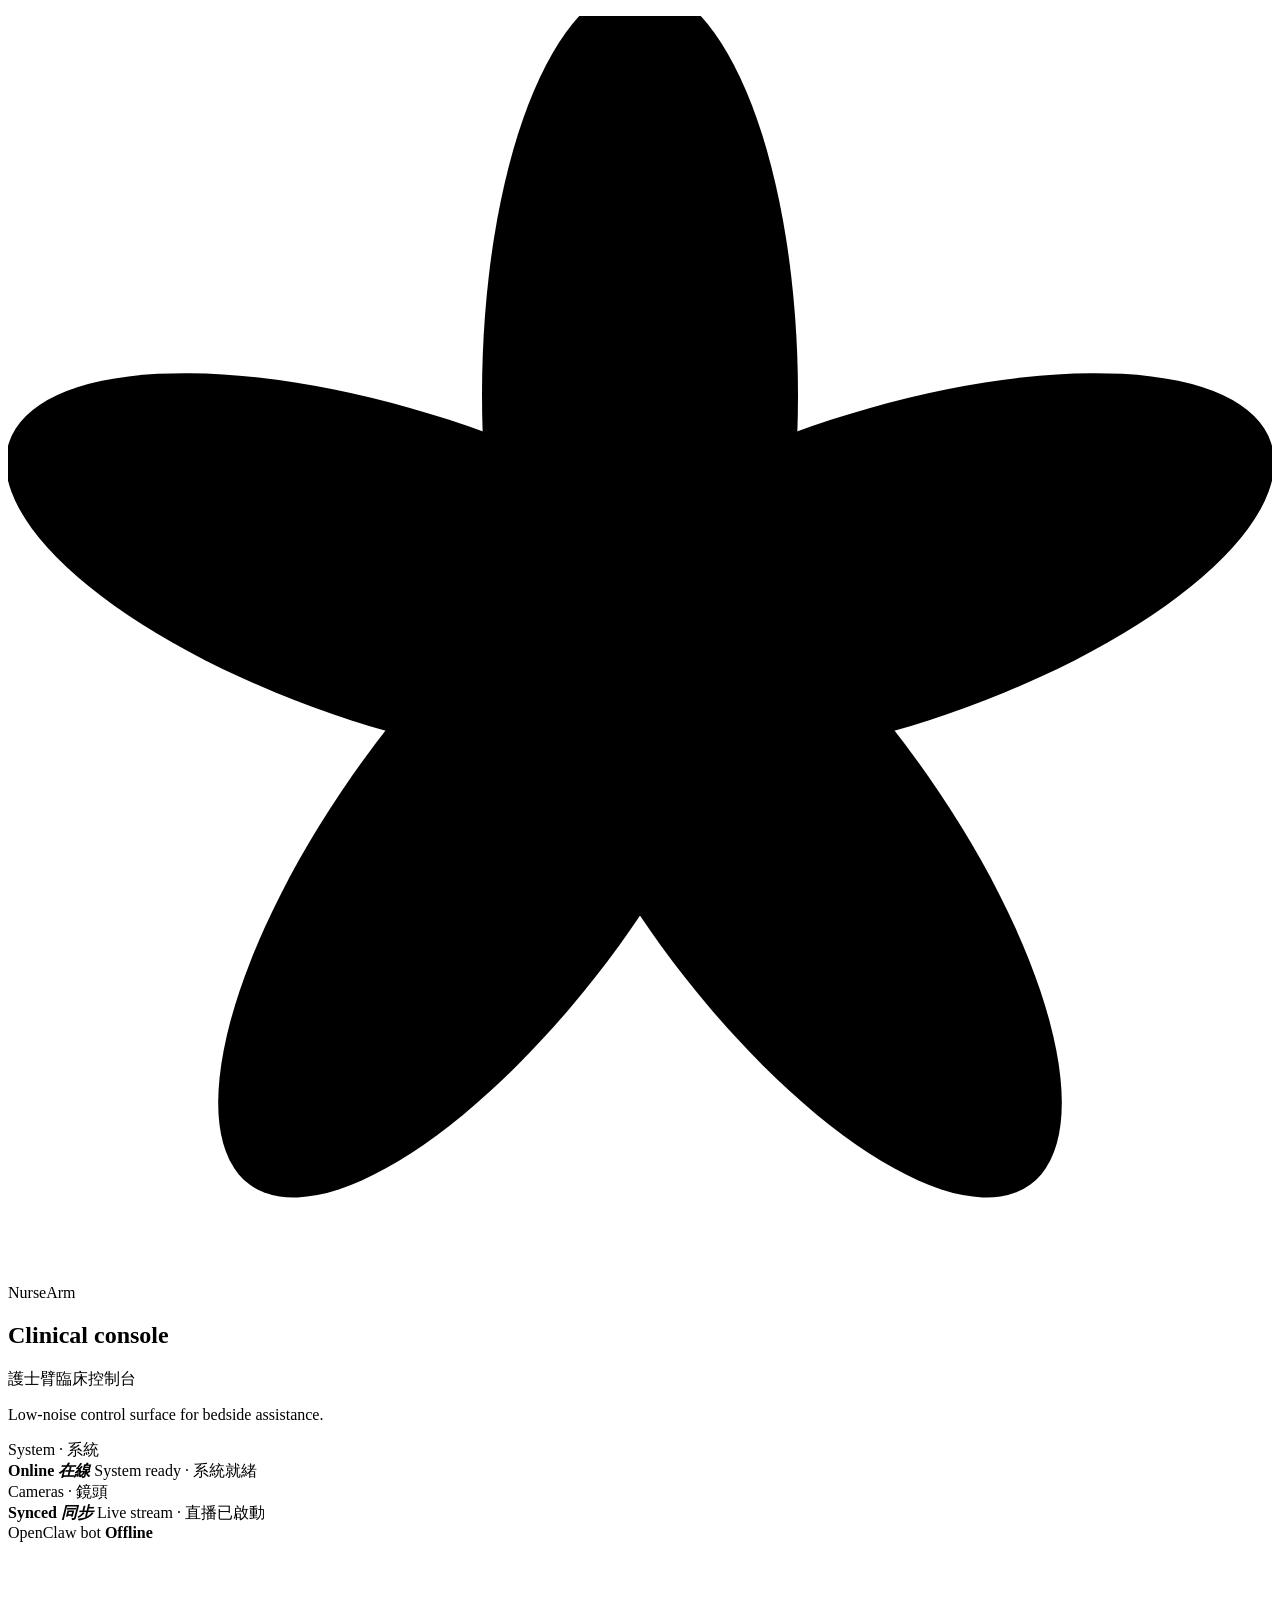
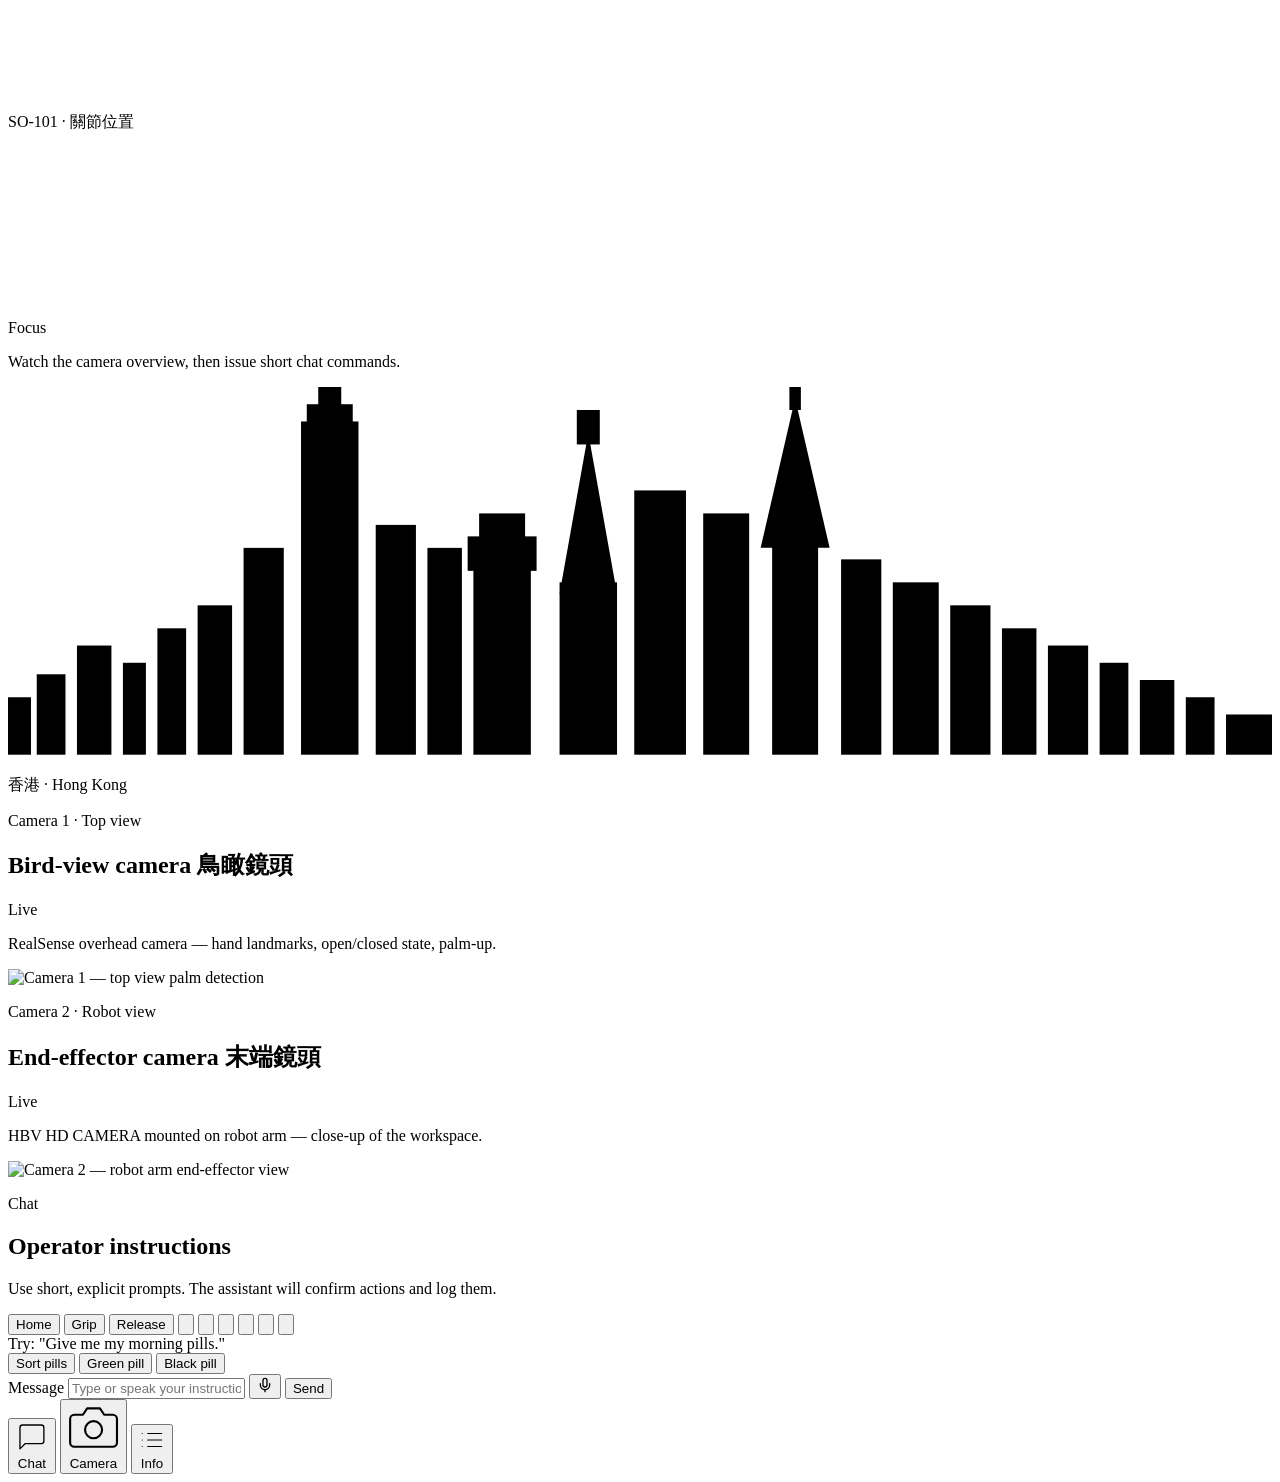
==== commit 2bc8552e: "New skill Signed-off-by: Javier Gil <jgilaviles@gmail.com>" ====
--- a/nursearm/interface/web/index.html
+++ b/nursearm/interface/web/index.html
@@ -3,241 +3,293 @@
   <head>
     <meta charset="utf-8" />
     <meta name="viewport" content="width=device-width, initial-scale=1" />
-    <title>MediPalm AI · Healthcare Robotics</title>
+    <title>NurseArm · 護士臂</title>
     <link rel="stylesheet" href="/static/styles.css" />
   </head>
   <body>
-    <div class="site-shell">
-      <header class="site-header">
-        <a class="brand" href="#hero" aria-label="MediPalm AI home">
-          <span class="brand-mark">M</span>
-          <span class="brand-copy">
-            <strong>MediPalm AI</strong>
-            <span>Robotics &amp; AI for Hong Kong healthcare</span>
-          </span>
-        </a>
-
-        <nav class="site-nav" aria-label="Primary">
-          <a href="#problem">Problem</a>
-          <a href="#solution">Solution</a>
-          <a href="#features">Features</a>
-          <a href="#pitch">Pitch</a>
-          <a href="/business">Business Plan</a>
-        </nav>
-
-        <div class="header-actions">
-          <a class="button button-ghost" href="/business">Read Business Plan</a>
-          <a class="button button-primary" href="/console">View Patient Console</a>
-        </div>
-      </header>
-
-      <main>
-        <section class="hero" id="hero">
-          <div class="hero-copy card">
-            <p class="eyebrow">Healthcare Robotics · Hong Kong</p>
-            <h1>MediPalm AI</h1>
-            <p class="hero-subtitle">AI-powered medication dispensing for safer independent living.</p>
-            <p class="hero-text">
-              MediPalm AI combines two LeRobot robotic arms, Intel vision and a conversational assistant to help patients
-              receive the right medication at the right time. Medication is only dispensed when an open palm facing upward
-              is detected, giving the workflow a visible and safe handoff condition.
+    <div class="app-shell">
+      <div class="workspace">
+        <aside class="rail" aria-label="System summary">
+          <div class="rail-brand">
+            <p class="eyebrow">
+              <!-- Bauhinia flower — Hong Kong emblem -->
+              <svg class="bauhinia-icon" viewBox="0 0 40 40" xmlns="http://www.w3.org/2000/svg" fill="currentColor" aria-hidden="true">
+                <g transform="translate(20,20)">
+                  <ellipse rx="5" ry="13" transform="rotate(0)   translate(0,-8)"/>
+                  <ellipse rx="5" ry="13" transform="rotate(72)  translate(0,-8)"/>
+                  <ellipse rx="5" ry="13" transform="rotate(144) translate(0,-8)"/>
+                  <ellipse rx="5" ry="13" transform="rotate(216) translate(0,-8)"/>
+                  <ellipse rx="5" ry="13" transform="rotate(288) translate(0,-8)"/>
+                  <circle r="3"/>
+                </g>
+              </svg>
+              NurseArm
             </p>
-            <div class="hero-actions">
-              <a class="button button-primary" href="/console">View Patient Console</a>
-              <a class="button button-ghost" href="/business">Read Business Plan</a>
-            </div>
-
-            <div class="hero-feature-grid">
-              <article class="hero-feature-card">
-                <p class="panel-label">Medication adherence</p>
-                <h3>Structured support for repeated daily doses</h3>
-              </article>
-              <article class="hero-feature-card">
-                <p class="panel-label">AI-powered dispensing</p>
-                <h3>Schedule, chatbot and robotic execution in one flow</h3>
-              </article>
-              <article class="hero-feature-card">
-                <p class="panel-label">Robotic handoff safety</p>
-                <h3>Medication is dispensed only after palm verification</h3>
-              </article>
-            </div>
-
-            <div class="impact-strip">
-              <div class="impact-item">
-                <span class="metric-label">24/7 availability</span>
-                <strong>Always-on bedside support</strong>
-              </div>
-              <div class="impact-item">
-                <span class="metric-label">AI-assisted dispensing</span>
-                <strong>Guided medication workflow</strong>
-              </div>
-              <div class="impact-item">
-                <span class="metric-label">Open-palm verification</span>
-                <strong>Visible safety gating</strong>
-              </div>
-              <div class="impact-item">
-                <span class="metric-label">Medication logging</span>
-                <strong>Caregiver-ready traceability</strong>
-              </div>
-            </div>
+            <h1>Clinical console</h1>
+            <p class="zh-title" lang="zh-HK">護士臂臨床控制台</p>
+            <p class="subtitle">Low-noise control surface for bedside assistance.</p>
           </div>
 
-          <div class="hero-visual card">
-            <div class="hero-summary">
-              <p class="eyebrow">Product Flow</p>
-              <h2>How MediPalm AI works</h2>
-              <div class="process-list">
-                <article class="process-step">
-                  <span>1</span>
-                  <p>Patient asks for medication through the chatbot or a scheduled reminder.</p>
-                </article>
-                <article class="process-step">
-                  <span>2</span>
-                  <p>System verifies the selected medication and the next scheduled dose.</p>
-                </article>
-                <article class="process-step">
-                  <span>3</span>
-                  <p>Intel camera detects an open palm facing upward.</p>
-                </article>
-                <article class="process-step">
-                  <span>4</span>
-                  <p>LeRobot arm dispenses the pill safely into the patient’s hand.</p>
-                </article>
-                <article class="process-step">
-                  <span>5</span>
-                  <p>Dose is logged for caregivers and healthcare providers.</p>
-                </article>
-              </div>
-              <div class="summary-badges">
-                <span class="summary-badge success">Palm-up verification</span>
-                <span class="summary-badge success">Robotic handoff</span>
-                <span class="summary-badge success">Medication adherence log</span>
-                <span class="summary-badge">Hong Kong elderly care</span>
-              </div>
-            </div>
+          <section class="rail-stack">
+            <article class="rail-card status-card status-online">
+              <div class="status-row">
+                <span class="status-dot"></span>
+                <span class="status-label">System · <span lang="zh-HK">系統</span></span>
+              </div>
+              <strong>Online <em lang="zh-HK">在線</em></strong>
+              <span>System ready · <span lang="zh-HK">系統就緒</span></span>
+            </article>
+            <article class="rail-card status-card status-synced">
+              <div class="status-row">
+                <span class="status-dot"></span>
+                <span class="status-label">Cameras · <span lang="zh-HK">鏡頭</span></span>
+              </div>
+              <strong>Synced <em lang="zh-HK">同步</em></strong>
+              <span>Live stream · <span lang="zh-HK">直播已啟動</span></span>
+            </article>
+            <div
+              id="openclaw-status"
+              class="bot-status-bubble bot-status-offline"
+              role="status"
+              aria-live="polite"
+              title="No recent heartbeat from the OpenClaw container"
+            >
+              <span class="bot-status-dot" aria-hidden="true"></span>
+              <span>OpenClaw bot</span>
+              <strong id="openclaw-status-label">Offline</strong>
+            </div>
+          </section>
+
+          <!-- 3D Digital Twin — big on desktop, shown in status tab on mobile -->
+          <canvas id="robot-3d" class="robot-3d" aria-label="SO-101 3D digital twin"></canvas>
+
+          <!-- Motor graph (status tab on mobile) -->
+          <section class="robot-panel" id="robot-panel">
+            <p class="panel-kicker">SO-101 · 關節位置</p>
+            <canvas id="motor-graph" class="motor-graph" aria-label="Motor position history"></canvas>
+            <div class="motor-legend" id="motor-legend" aria-hidden="true"></div>
+          </section>
+
+          <section id="remote-access" class="rail-remote" hidden>
+            <p class="rail-foot-label">Remote access</p>
+            <img id="qr-image" class="qr-image" alt="Scan to connect" />
+            <a id="ngrok-link" class="ngrok-link" href="#" target="_blank" rel="noopener"></a>
+          </section>
+
+          <section class="rail-foot">
+            <p class="rail-foot-label">Focus</p>
+            <p>Watch the camera overview, then issue short chat commands.</p>
+          </section>
+
+          <!-- Victoria Harbour skyline silhouette — viewed from Tsim Sha Tsui -->
+          <div class="hk-skyline" aria-hidden="true">
+            <svg viewBox="0 0 220 64" xmlns="http://www.w3.org/2000/svg" fill="currentColor">
+
+              <!-- Sheung Wan / Western district — low-rise backdrop -->
+              <rect x="0"   y="54" width="4"  height="10"/>
+              <rect x="5"   y="50" width="5"  height="14"/>
+              <rect x="12"  y="45" width="6"  height="19"/>
+              <rect x="20"  y="48" width="4"  height="16"/>
+              <rect x="26"  y="42" width="5"  height="22"/>
+              <rect x="33"  y="38" width="6"  height="26"/>
+
+              <!-- One IFC — medium-tall adjacent to IFC2 -->
+              <rect x="41"  y="28" width="7"  height="36"/>
+
+              <!-- Two IFC — tallest in HK Island, distinctive stepped crown + mast -->
+              <rect x="51"  y="6"  width="10" height="58"/>
+              <rect x="52"  y="3"  width="8"  height="5"/>
+              <rect x="54"  y="0"  width="4"  height="4"/>
+
+              <!-- Exchange Square / Jardine House area -->
+              <rect x="64"  y="24" width="7"  height="40"/>
+              <rect x="73"  y="28" width="6"  height="36"/>
+
+              <!-- HSBC Main Building — distinctive horizontal bands, raised on stilts -->
+              <rect x="81"  y="30" width="10" height="34"/>
+              <rect x="80"  y="26" width="12" height="6"/>
+              <rect x="82"  y="22" width="8"  height="6"/>
+
+              <!-- Bank of China Tower — MOST ICONIC: triangular prism, diagonal facets -->
+              <rect x="96"  y="34" width="10" height="30"/>
+              <polygon points="96,36 101,8 106,36"/>
+              <rect x="99"  y="4"  width="4"  height="6"/>
+
+              <!-- Cheung Kong Center — rectangular glass tower -->
+              <rect x="109" y="18" width="9"  height="46"/>
+
+              <!-- The Center — tall, octagonal, lit at night -->
+              <rect x="121" y="22" width="8"  height="42"/>
+
+              <!-- Central Plaza (Wan Chai) — VERY DISTINCTIVE: sharp triangular spire -->
+              <rect x="133" y="26" width="8"  height="38"/>
+              <polygon points="131,28 137,2 143,28"/>
+              <rect x="136" y="0"  width="2"  height="4"/>
+
+              <!-- Convention Centre area / Wan Chai towers -->
+              <rect x="145" y="30" width="7"  height="34"/>
+              <rect x="154" y="34" width="8"  height="30"/>
+
+              <!-- Causeway Bay — gradually tapering eastward -->
+              <rect x="164" y="38" width="7"  height="26"/>
+              <rect x="173" y="42" width="6"  height="22"/>
+              <rect x="181" y="45" width="7"  height="19"/>
+              <rect x="190" y="48" width="5"  height="16"/>
+              <rect x="197" y="51" width="6"  height="13"/>
+              <rect x="205" y="54" width="5"  height="10"/>
+              <rect x="212" y="57" width="8"  height="7"/>
+            </svg>
+            <p class="hk-credit">香港 · Hong Kong</p>
           </div>
-        </section>
-
-        <section class="banner card" aria-label="Hong Kong healthcare banner">
-          <img src="/static/hong-kong-banner.png" alt="Hong Kong healthcare themed banner" />
-          <div class="banner-copy">
-            <p class="eyebrow">Built for dense care environments</p>
-            <h2>Medication safety, caregiver support and human-readable robotics.</h2>
-          </div>
-        </section>
-
-        <section class="section" id="problem">
-          <div class="section-head">
-            <p class="eyebrow">Problem</p>
-            <h2>Medication adherence is a healthcare workflow problem, not only a reminder problem.</h2>
-            <p>
-              In Hong Kong, aging populations, caregiver workload and dense clinical operations create real pressure around
-              medication timing, verification and patient independence. Patients may forget doses, repeat doses or need help
-              understanding what they should take today.
-            </p>
-          </div>
-
-          <div class="grid grid-3">
-            <article class="card info-card">
-              <span class="card-index">01</span>
-              <h3>Adherence risk</h3>
-              <p>Missed or repeated medication events remain common when schedules are complex or supervision is limited.</p>
-            </article>
-            <article class="card info-card">
-              <span class="card-index">02</span>
-              <h3>Caregiver overload</h3>
-              <p>Staff and family carers spend time on repeated low-complexity medication support tasks that still require trust.</p>
-            </article>
-            <article class="card info-card">
-              <span class="card-index">03</span>
-              <h3>Healthcare pressure</h3>
-              <p>Hospitals, retirement homes and home-care systems need safer workflows that preserve independence and visibility.</p>
-            </article>
-          </div>
-        </section>
-
-        <section class="section" id="solution">
-          <div class="section-head">
-            <p class="eyebrow">Solution</p>
-            <h2>A visible, patient-friendly robotics workflow for medication handoff.</h2>
-            <p>
-              MediPalm AI first confirms that a patient’s palm is open and facing upward. Only then does the robotic arm
-              dispense the previously selected medication. Around that core interaction, the chatbot explains schedules,
-              verifies what has already been taken and guides the patient through each step.
-            </p>
-          </div>
-
-          <div class="grid grid-3">
-            <article class="card solution-card">
-              <p class="panel-label">Vision</p>
-              <h3>Open-palm detection</h3>
-              <p>Intel camera perception checks whether the patient is ready to safely receive medication.</p>
-            </article>
-            <article class="card solution-card">
-              <p class="panel-label">Robotics</p>
-              <h3>Robotic dispensing</h3>
-              <p>Two LeRobot arms support the handoff workflow and keep dispensing physically structured and repeatable.</p>
-            </article>
-            <article class="card solution-card">
-              <p class="panel-label">Conversation</p>
-              <h3>Chatbot scheduling</h3>
-              <p>Patients can ask what medication they need, whether they already took it and why they take it.</p>
-            </article>
-          </div>
-        </section>
-
-        <section class="section" id="features">
-          <div class="section-head">
-            <p class="eyebrow">Features</p>
-            <h2>Demo-ready capabilities for a clinical robotics workflow.</h2>
-          </div>
-
-          <div class="grid grid-3">
-            <article class="card feature-card">
-              <h3>Palm-up detection</h3>
-              <p>Medication is dispensed only after the handoff gesture is verified.</p>
-            </article>
-            <article class="card feature-card">
-              <h3>Robotic pill handoff</h3>
-              <p>Structured physical transfer from robot to patient palm.</p>
-            </article>
-            <article class="card feature-card">
-              <h3>Medication chatbot</h3>
-              <p>Natural-language answers to schedule and pill questions.</p>
-            </article>
-            <article class="card feature-card">
-              <h3>Patient camera view</h3>
-              <p>Clear live views of the robot and palm detection area.</p>
-            </article>
-            <article class="card feature-card">
-              <h3>Caregiver-ready logs</h3>
-              <p>Dispensing events, alerts and medication states remain visible.</p>
-            </article>
-            <article class="card feature-card">
-              <h3>Hong Kong healthcare focus</h3>
-              <p>Designed for eldercare, home care and medication adherence pressure in dense care systems.</p>
-            </article>
-          </div>
-        </section>
-
-        <section class="section" id="pitch">
-          <div class="pitch card">
-            <div>
-              <p class="eyebrow">Hackathon Pitch</p>
-              <h2>MediPalm AI helps patients receive the right pill at the right time with a gesture that is visible, natural and safe.</h2>
-              <p>
-                It is not a black-box robot. It is a human-readable medication workflow combining robotics, computer vision
-                and conversational AI for safer independent living in Hong Kong healthcare.
-              </p>
-            </div>
-            <div class="pitch-actions">
-              <a class="button button-primary" href="/console">Open Patient Console</a>
-              <a class="button button-ghost" href="/business">Open Business Plan</a>
-            </div>
-          </div>
-        </section>
-      </main>
+        </aside>
+
+        <div
+          class="splitter splitter-rail"
+          id="rail-splitter"
+          role="separator"
+          aria-label="Resize status sidebar"
+          aria-orientation="vertical"
+          tabindex="0"
+        ></div>
+
+        <main class="layout" id="layout">
+          <section class="camera-column" id="camera-column">
+
+            <!-- Camera 1: RealSense top camera, bird-view -->
+            <section class="panel camera-panel">
+              <div class="panel-top">
+                <div>
+                  <p class="panel-kicker">Camera 1 · Top view</p>
+                  <h2>Bird-view camera <span class="zh-cam" lang="zh-HK">鳥瞰鏡頭</span></h2>
+                </div>
+                <span class="live-badge">Live</span>
+              </div>
+              <p class="panel-note">RealSense overhead camera — hand landmarks, open/closed state, palm-up.</p>
+              <div class="camera-stage">
+                <img id="camera-frame-1" class="camera-frame" alt="Camera 1 — top view palm detection" src="/stream/palm" />
+                <div id="palm-badge" class="palm-badge" aria-live="polite"></div>
+              </div>
+            </section>
+
+            <div class="splitter splitter-horizontal" id="camera-splitter" role="separator" aria-label="Resize camera panes" aria-orientation="horizontal" tabindex="0"></div>
+
+            <!-- Camera 2: HBV HD CAMERA robot-mounted -->
+            <section class="panel camera-panel">
+              <div class="panel-top">
+                <div>
+                  <p class="panel-kicker">Camera 2 · Robot view</p>
+                  <h2>End-effector camera <span class="zh-cam" lang="zh-HK">末端鏡頭</span></h2>
+                </div>
+                <span class="live-badge">Live</span>
+              </div>
+              <p class="panel-note">HBV HD CAMERA mounted on robot arm — close-up of the workspace.</p>
+              <div class="camera-stage">
+                <img id="camera-frame-2" class="camera-frame" alt="Camera 2 — robot arm end-effector view" src="/stream/2" />
+              </div>
+            </section>
+
+          </section>
+
+          <div class="splitter splitter-vertical" id="layout-splitter" role="separator" aria-label="Resize chat panel" aria-orientation="vertical" tabindex="0"></div>
+
+          <section class="panel chat-panel">
+            <div class="chat-head">
+              <div>
+                <p class="panel-kicker">Chat</p>
+                <h2>Operator instructions</h2>
+                <p class="panel-note">Use short, explicit prompts. The assistant will confirm actions and log them.</p>
+              </div>
+            </div>
+
+            <div class="robot-controls chat-robot-controls" aria-label="Robot controls">
+              <button class="robot-btn" id="btn-home"    title="Move to home pose">Home</button>
+              <button class="robot-btn" id="btn-grip"    title="Close gripper">Grip</button>
+              <button class="robot-btn" id="btn-release" title="Open gripper">Release</button>
+              <span class="robot-sep" aria-hidden="true"></span>
+              <button class="robot-btn dir-btn" id="btn-up" title="Up (Z+)">
+                <svg viewBox="0 0 16 16" fill="none" stroke="currentColor" stroke-width="2" stroke-linecap="round" stroke-linejoin="round" aria-hidden="true">
+                  <line x1="8" y1="12" x2="8" y2="4"/><polyline points="4,8 8,4 12,8"/>
+                </svg>
+              </button>
+              <button class="robot-btn dir-btn" id="btn-down" title="Down (Z−)">
+                <svg viewBox="0 0 16 16" fill="none" stroke="currentColor" stroke-width="2" stroke-linecap="round" stroke-linejoin="round" aria-hidden="true">
+                  <line x1="8" y1="4" x2="8" y2="12"/><polyline points="4,8 8,12 12,8"/>
+                </svg>
+              </button>
+              <button class="robot-btn dir-btn" id="btn-forward" title="Forward (X+)">
+                <svg viewBox="0 0 16 16" fill="none" stroke="currentColor" stroke-width="2" stroke-linecap="round" stroke-linejoin="round" aria-hidden="true">
+                  <polyline points="3,10 8,5 13,10"/><polyline points="3,13 8,8 13,13"/>
+                </svg>
+              </button>
+              <button class="robot-btn dir-btn" id="btn-back" title="Back (X−)">
+                <svg viewBox="0 0 16 16" fill="none" stroke="currentColor" stroke-width="2" stroke-linecap="round" stroke-linejoin="round" aria-hidden="true">
+                  <polyline points="3,6 8,11 13,6"/><polyline points="3,3 8,8 13,3"/>
+                </svg>
+              </button>
+              <button class="robot-btn dir-btn" id="btn-left" title="Left (Y+)">
+                <svg viewBox="0 0 16 16" fill="none" stroke="currentColor" stroke-width="2" stroke-linecap="round" stroke-linejoin="round" aria-hidden="true">
+                  <line x1="12" y1="8" x2="4" y2="8"/><polyline points="8,4 4,8 8,12"/>
+                </svg>
+              </button>
+              <button class="robot-btn dir-btn" id="btn-right" title="Right (Y−)">
+                <svg viewBox="0 0 16 16" fill="none" stroke="currentColor" stroke-width="2" stroke-linecap="round" stroke-linejoin="round" aria-hidden="true">
+                  <line x1="4" y1="8" x2="12" y2="8"/><polyline points="8,4 12,8 8,12"/>
+                </svg>
+              </button>
+            </div>
+
+            <div class="chat-tip">Try: "Give me my morning pills."</div>
+
+            <div class="quick-actions" aria-label="Suggested prompts">
+              <button type="button" class="prompt-chip" data-prompt="Sort the pills into their matching cups.">Sort pills</button>
+              <button type="button" class="prompt-chip act-skill-chip" data-handover-color="green">Green pill</button>
+              <button type="button" class="prompt-chip act-skill-chip" data-handover-color="black">Black pill</button>
+            </div>
+
+            <div id="chat-messages" class="chat-messages" aria-live="polite" aria-relevant="additions"></div>
+
+            <div class="composer-shell">
+              <form id="chat-form" class="chat-form">
+                <label class="sr-only" for="chat-input">Message</label>
+                <input id="chat-input" name="message" type="text" autocomplete="off" placeholder="Type or speak your instruction" />
+                <button type="button" id="mic-button" class="mic-button" data-state="idle" aria-label="Voice input" title="Hold to record">
+                  <svg xmlns="http://www.w3.org/2000/svg" width="16" height="16" viewBox="0 0 24 24" fill="none" stroke="currentColor" stroke-width="2" stroke-linecap="round" stroke-linejoin="round" aria-hidden="true">
+                    <path d="M12 2a3 3 0 0 0-3 3v7a3 3 0 0 0 6 0V5a3 3 0 0 0-3-3z"/>
+                    <path d="M19 10v2a7 7 0 0 1-14 0v-2"/>
+                    <line x1="12" y1="19" x2="12" y2="22"/>
+                  </svg>
+                </button>
+                <button type="submit" class="send-button">Send</button>
+              </form>
+            </div>
+          </section>
+        </main>
+      </div>
     </div>
+
+    <!-- Mobile bottom tab bar — hidden on desktop via CSS -->
+    <nav class="mobile-tab-bar" aria-label="Navigation tabs">
+      <button class="mobile-tab-btn active" data-tab="chat" aria-pressed="true">
+        <svg viewBox="0 0 24 24" fill="none" stroke="currentColor" stroke-linecap="round" stroke-linejoin="round" aria-hidden="true">
+          <path d="M21 15a2 2 0 0 1-2 2H7l-4 4V5a2 2 0 0 1 2-2h14a2 2 0 0 1 2 2z"/>
+        </svg>
+        <span>Chat</span>
+      </button>
+      <button class="mobile-tab-btn" data-tab="camera" aria-pressed="false">
+        <svg viewBox="0 0 24 24" fill="none" stroke="currentColor" stroke-linecap="round" stroke-linejoin="round" aria-hidden="true">
+          <path d="M23 19a2 2 0 0 1-2 2H3a2 2 0 0 1-2-2V8a2 2 0 0 1 2-2h4l2-3h6l2 3h4a2 2 0 0 1 2 2z"/>
+          <circle cx="12" cy="13" r="4"/>
+        </svg>
+        <span>Camera</span>
+      </button>
+      <button class="mobile-tab-btn" data-tab="status" aria-pressed="false">
+        <svg viewBox="0 0 24 24" fill="none" stroke="currentColor" stroke-linecap="round" stroke-linejoin="round" aria-hidden="true">
+          <line x1="8" y1="6" x2="21" y2="6"/><line x1="8" y1="12" x2="21" y2="12"/><line x1="8" y1="18" x2="21" y2="18"/>
+          <line x1="3" y1="6" x2="3.01" y2="6"/><line x1="3" y1="12" x2="3.01" y2="12"/><line x1="3" y1="18" x2="3.01" y2="18"/>
+        </svg>
+        <span>Info</span>
+      </button>
+    </nav>
 
     <script src="/static/app.js"></script>
   </body>
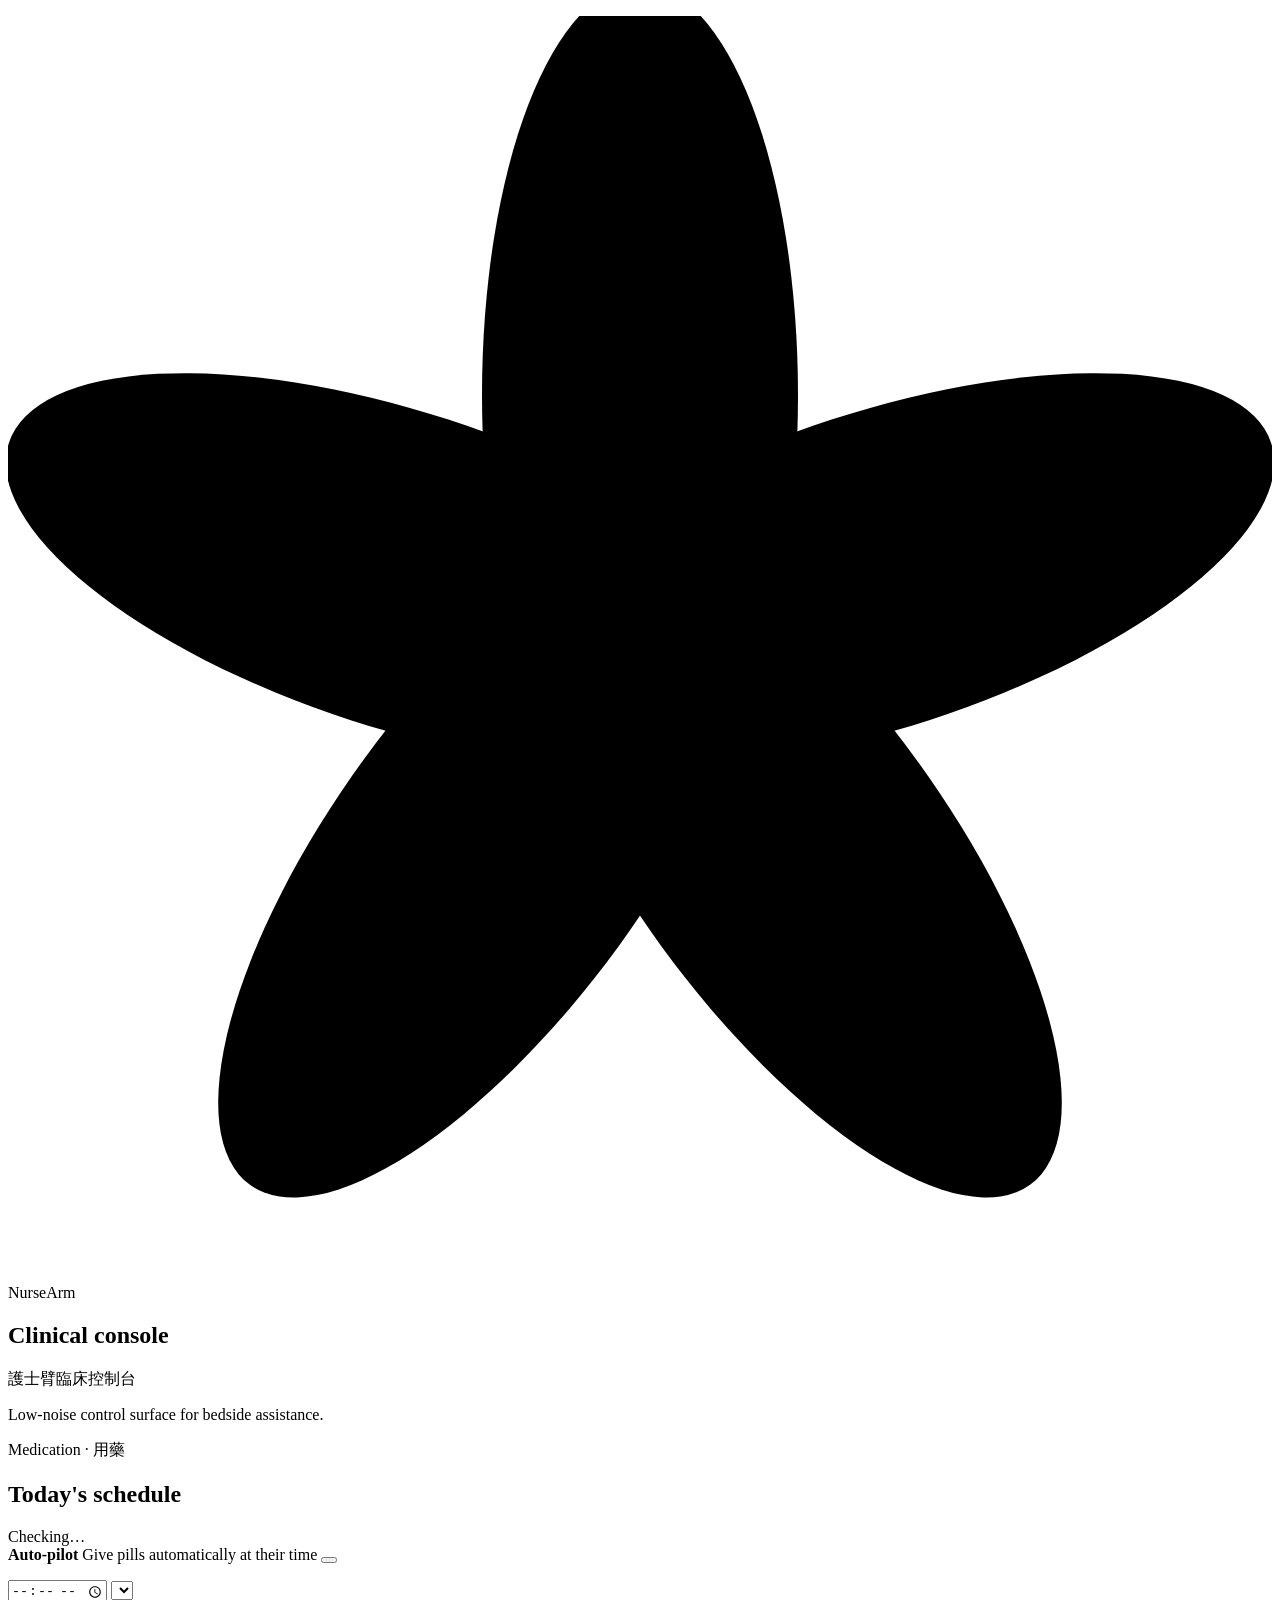
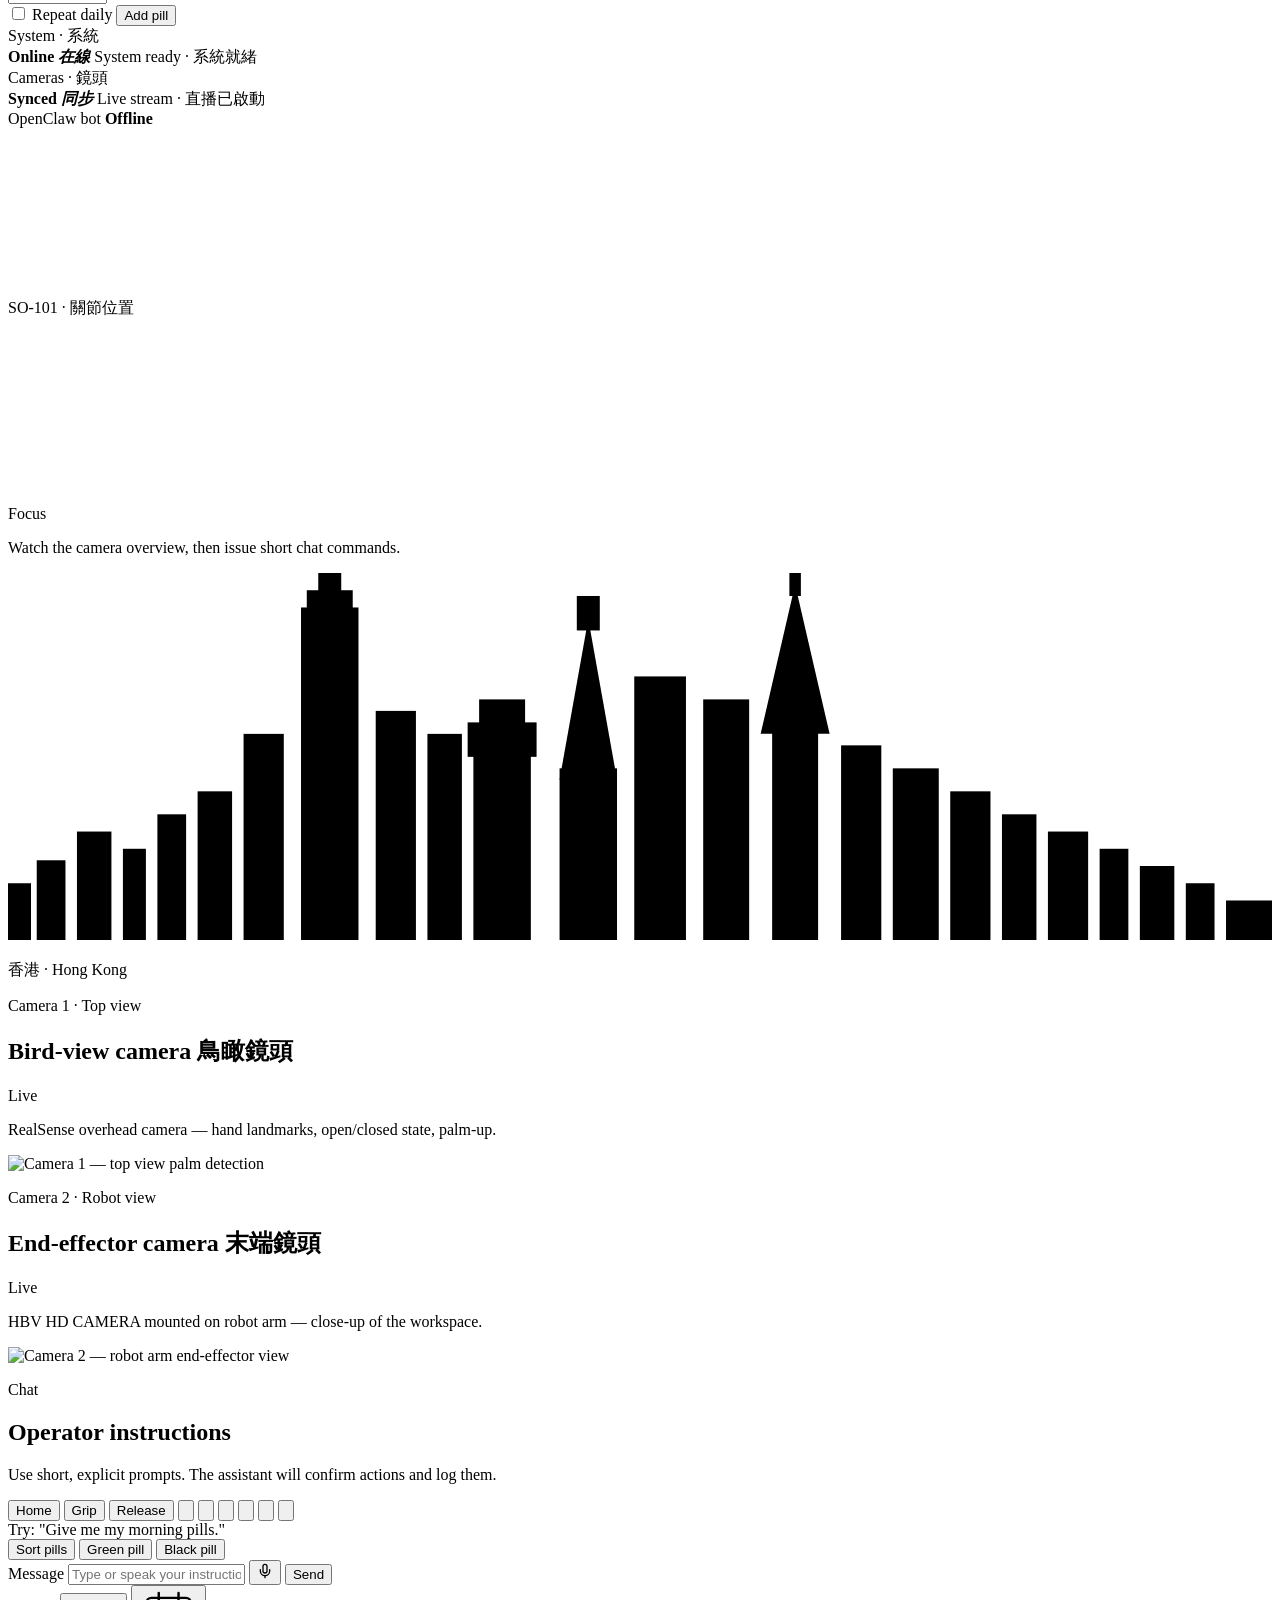
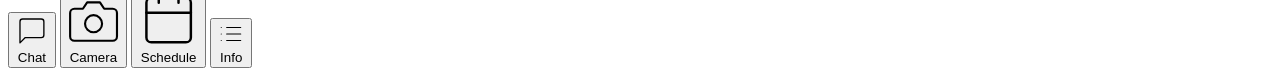
==== commit 64df08b5: "feat(calendar): medication-schedule UI, endpoint tests, docs Add the browser experience for the cale" ====
--- a/nursearm/interface/web/index.html
+++ b/nursearm/interface/web/index.html
@@ -7,6 +7,17 @@
     <link rel="stylesheet" href="/static/styles.css" />
   </head>
   <body>
+    <!-- Global due-event banner — appears when a scheduled pill is due -->
+    <div id="med-banner" class="med-banner" role="alert" aria-live="assertive" hidden>
+      <span id="med-banner-dot" class="med-banner-dot" aria-hidden="true"></span>
+      <div class="med-banner-text">
+        <strong id="med-banner-title">Pill due</strong>
+        <span id="med-banner-sub"></span>
+      </div>
+      <button type="button" id="med-banner-run" class="med-banner-btn med-banner-run">Run now</button>
+      <button type="button" id="med-banner-skip" class="med-banner-btn med-banner-skip">Skip</button>
+    </div>
+
     <div class="app-shell">
       <div class="workspace">
         <aside class="rail" aria-label="System summary">
@@ -30,6 +41,66 @@
             <p class="subtitle">Low-noise control surface for bedside assistance.</p>
           </div>
 
+          <!-- Today's medication — calendar-driven pill schedule -->
+          <section id="med-card" class="med-card" aria-label="Today's medication">
+            <div class="med-head">
+              <div class="med-head-text">
+                <p class="panel-kicker">Medication · <span lang="zh-HK">用藥</span></p>
+                <h2 class="med-title">Today's schedule</h2>
+              </div>
+              <span id="med-conn" class="med-conn med-conn-unknown" title="Calendar connection">
+                <span class="med-conn-dot" aria-hidden="true"></span>
+                <span id="med-conn-label">Checking…</span>
+              </span>
+            </div>
+
+            <div class="med-autopilot">
+              <span class="med-autopilot-text">
+                <strong>Auto-pilot</strong>
+                <span>Give pills automatically at their time</span>
+              </span>
+              <button
+                type="button"
+                id="med-autopilot-toggle"
+                class="med-switch"
+                role="switch"
+                aria-checked="true"
+                aria-label="Toggle medication auto-pilot"
+              >
+                <span class="med-switch-thumb" aria-hidden="true"></span>
+              </button>
+            </div>
+
+            <div id="med-connect" class="med-connect" hidden>
+              <strong>Calendar not connected</strong>
+              <span>Run <code>uv run nursearm-calendar-auth</code>, then restart the server.</span>
+            </div>
+
+            <ul id="med-list" class="med-list" aria-live="polite"></ul>
+            <p id="med-empty" class="med-empty" hidden>No pills scheduled for today.</p>
+
+            <form id="med-add-form" class="med-add" aria-label="Schedule a pill">
+              <div class="med-add-row">
+                <input
+                  type="time"
+                  id="med-add-time"
+                  class="med-add-time"
+                  required
+                  aria-label="Time"
+                />
+                <select id="med-add-trigger" class="med-add-trigger" aria-label="Pill"></select>
+              </div>
+              <div class="med-add-foot">
+                <label class="med-daily">
+                  <input type="checkbox" id="med-add-daily" />
+                  <span>Repeat daily</span>
+                </label>
+                <button type="submit" id="med-add-btn" class="med-add-btn">Add pill</button>
+              </div>
+              <p id="med-add-error" class="med-add-error" role="alert" hidden></p>
+            </form>
+          </section>
+
           <section class="rail-stack">
             <article class="rail-card status-card status-online">
               <div class="status-row">
@@ -282,6 +353,13 @@
         </svg>
         <span>Camera</span>
       </button>
+      <button class="mobile-tab-btn" data-tab="schedule" aria-pressed="false">
+        <svg viewBox="0 0 24 24" fill="none" stroke="currentColor" stroke-linecap="round" stroke-linejoin="round" aria-hidden="true">
+          <rect x="3" y="4" width="18" height="18" rx="2"/>
+          <line x1="16" y1="2" x2="16" y2="6"/><line x1="8" y1="2" x2="8" y2="6"/><line x1="3" y1="10" x2="21" y2="10"/>
+        </svg>
+        <span>Schedule</span>
+      </button>
       <button class="mobile-tab-btn" data-tab="status" aria-pressed="false">
         <svg viewBox="0 0 24 24" fill="none" stroke="currentColor" stroke-linecap="round" stroke-linejoin="round" aria-hidden="true">
           <line x1="8" y1="6" x2="21" y2="6"/><line x1="8" y1="12" x2="21" y2="12"/><line x1="8" y1="18" x2="21" y2="18"/>
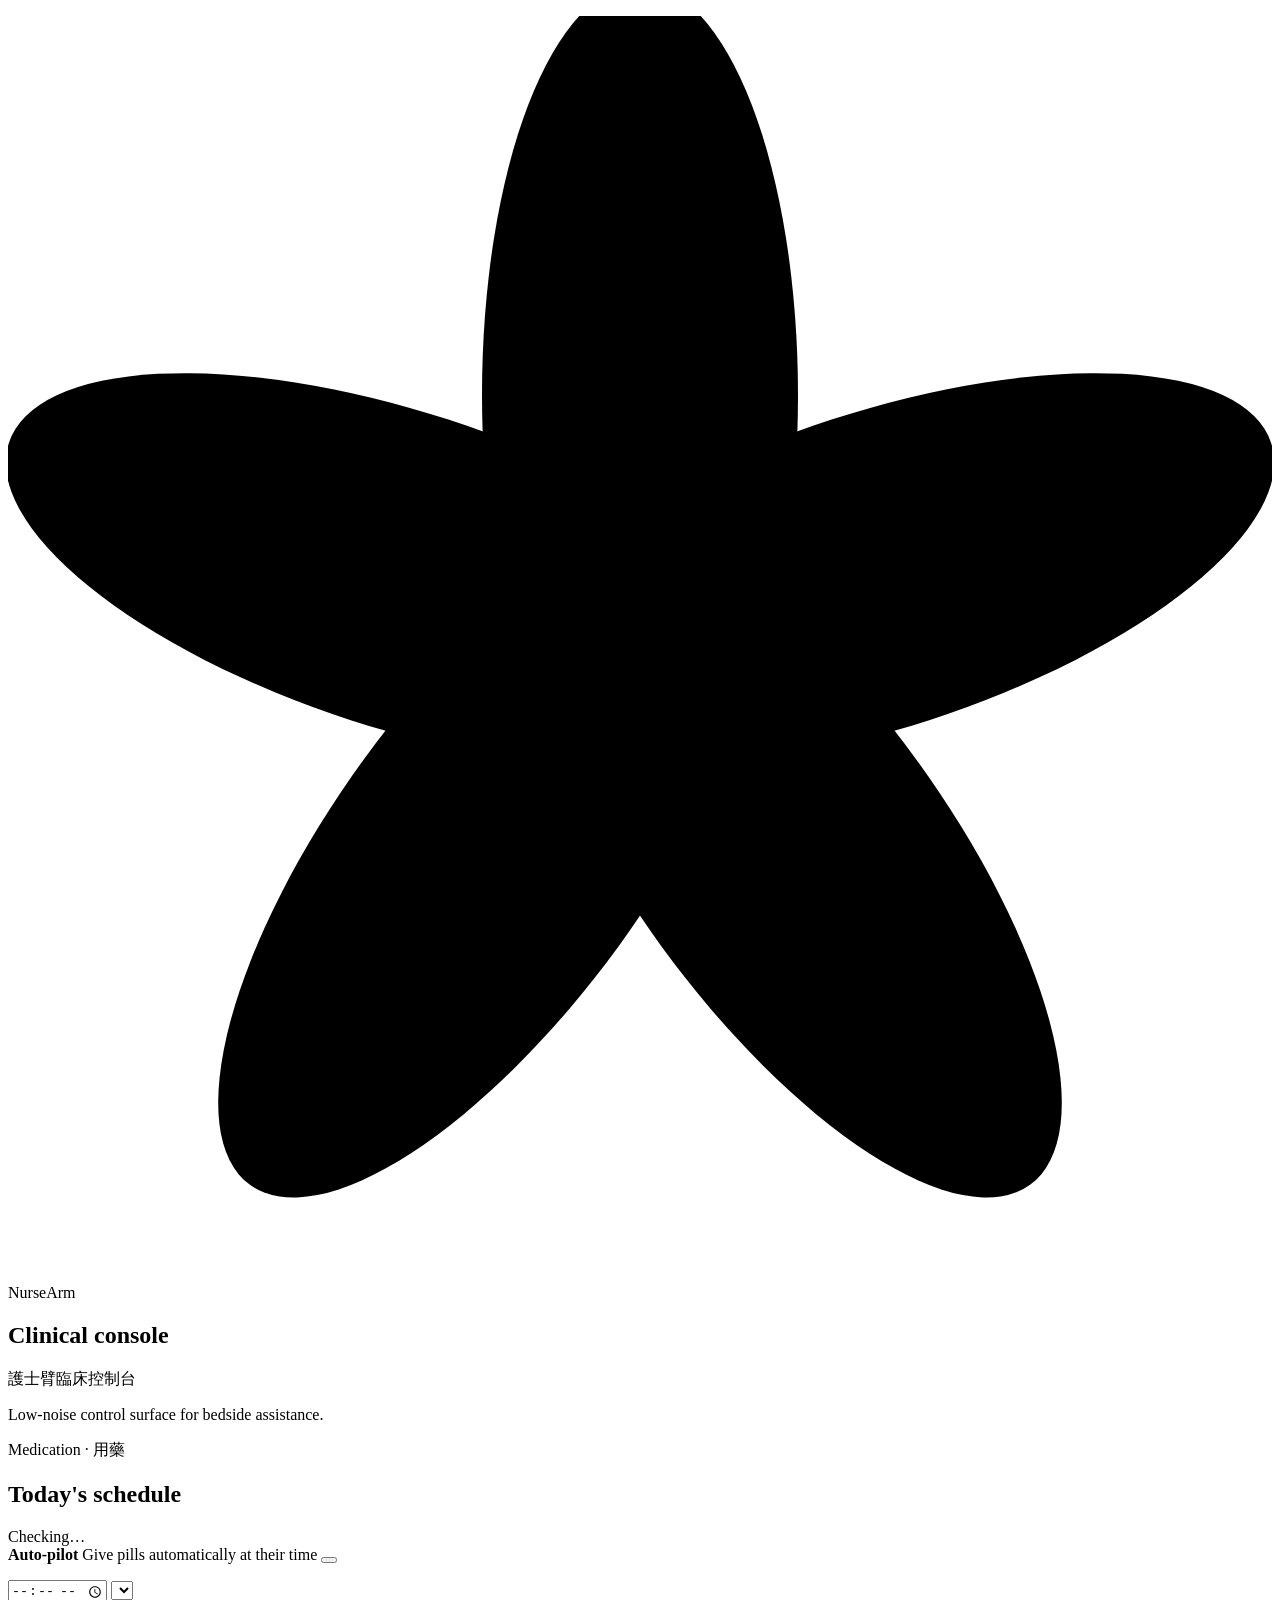
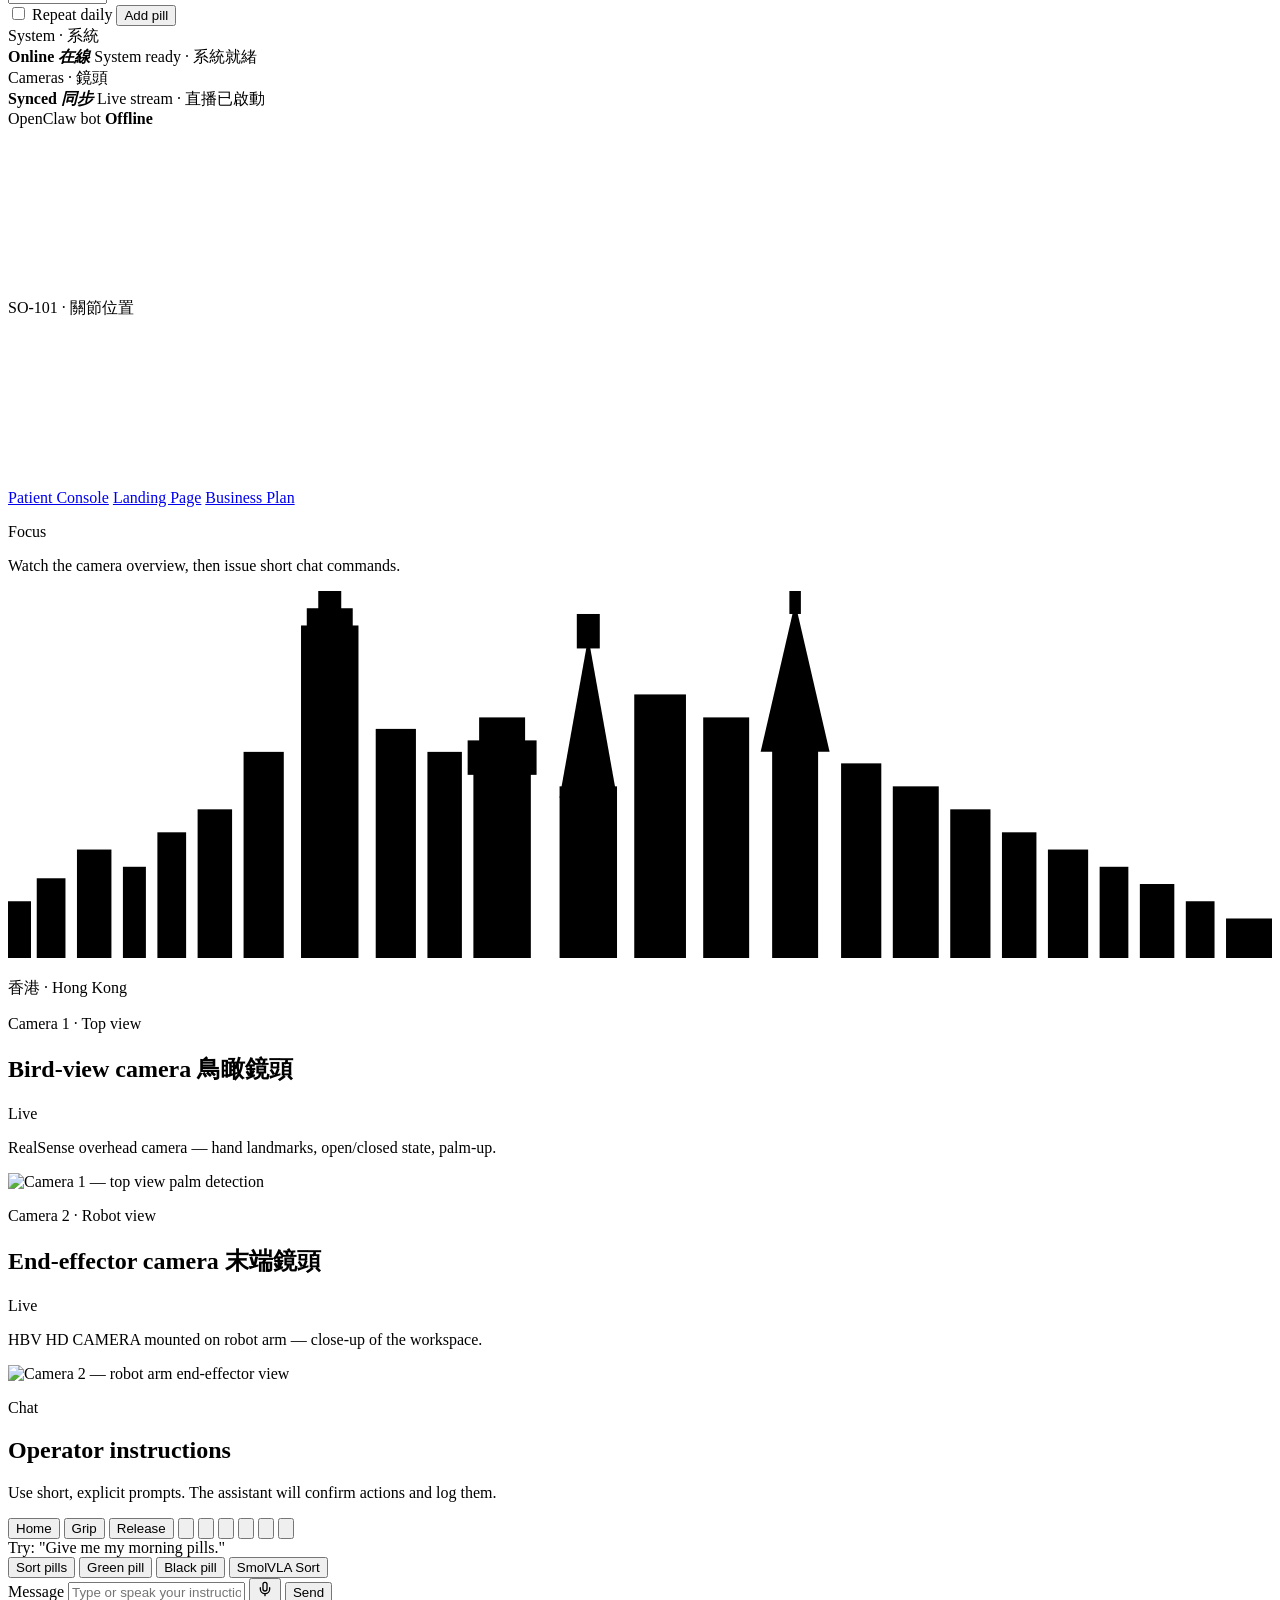
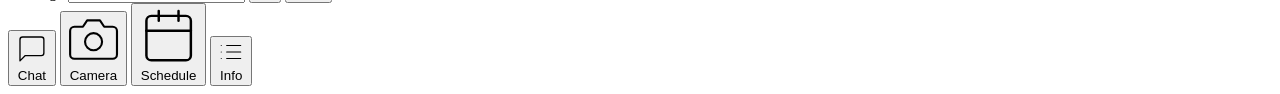
==== commit d61406c5: "feat: SmolVLA sort skill, patient console, UI rename to NurseArm + Chinese - Add SmolVLA pill-sort s" ====
--- a/nursearm/interface/web/index.html
+++ b/nursearm/interface/web/index.html
@@ -71,11 +71,6 @@
               </button>
             </div>
 
-            <div id="med-connect" class="med-connect" hidden>
-              <strong>Calendar not connected</strong>
-              <span>Run <code>uv run nursearm-calendar-auth</code>, then restart the server.</span>
-            </div>
-
             <ul id="med-list" class="med-list" aria-live="polite"></ul>
             <p id="med-empty" class="med-empty" hidden>No pills scheduled for today.</p>
 
@@ -141,6 +136,12 @@
             <div class="motor-legend" id="motor-legend" aria-hidden="true"></div>
           </section>
 
+          <nav class="rail-nav" aria-label="Pages">
+            <a class="rail-nav-link" href="/console">Patient Console</a>
+            <a class="rail-nav-link" href="/landing">Landing Page</a>
+            <a class="rail-nav-link" href="/business">Business Plan</a>
+          </nav>
+
           <section id="remote-access" class="rail-remote" hidden>
             <p class="rail-foot-label">Remote access</p>
             <img id="qr-image" class="qr-image" alt="Scan to connect" />
@@ -315,6 +316,7 @@
               <button type="button" class="prompt-chip" data-prompt="Sort the pills into their matching cups.">Sort pills</button>
               <button type="button" class="prompt-chip act-skill-chip" data-handover-color="green">Green pill</button>
               <button type="button" class="prompt-chip act-skill-chip" data-handover-color="black">Black pill</button>
+              <button type="button" class="prompt-chip smolvla-chip" id="btn-sort-smolvla" title="Run SmolVLA pill classification policy">SmolVLA Sort</button>
             </div>
 
             <div id="chat-messages" class="chat-messages" aria-live="polite" aria-relevant="additions"></div>
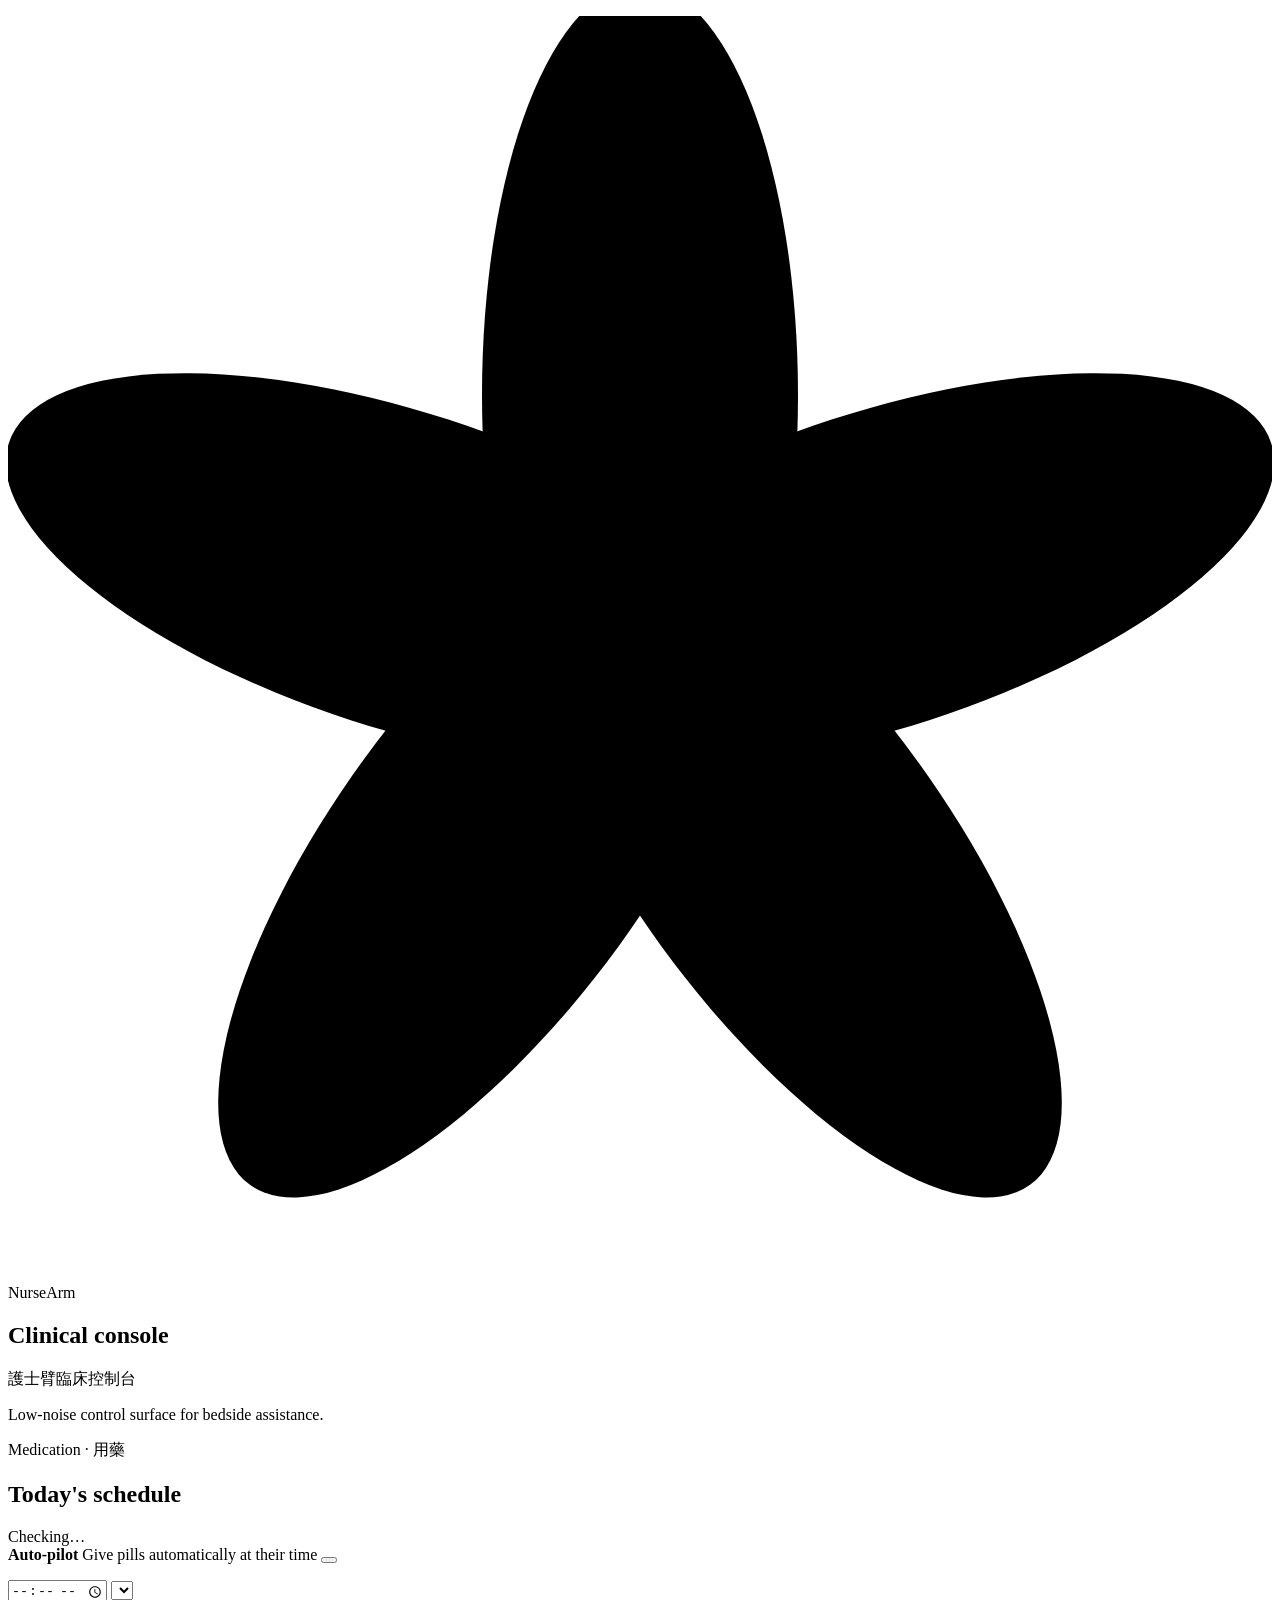
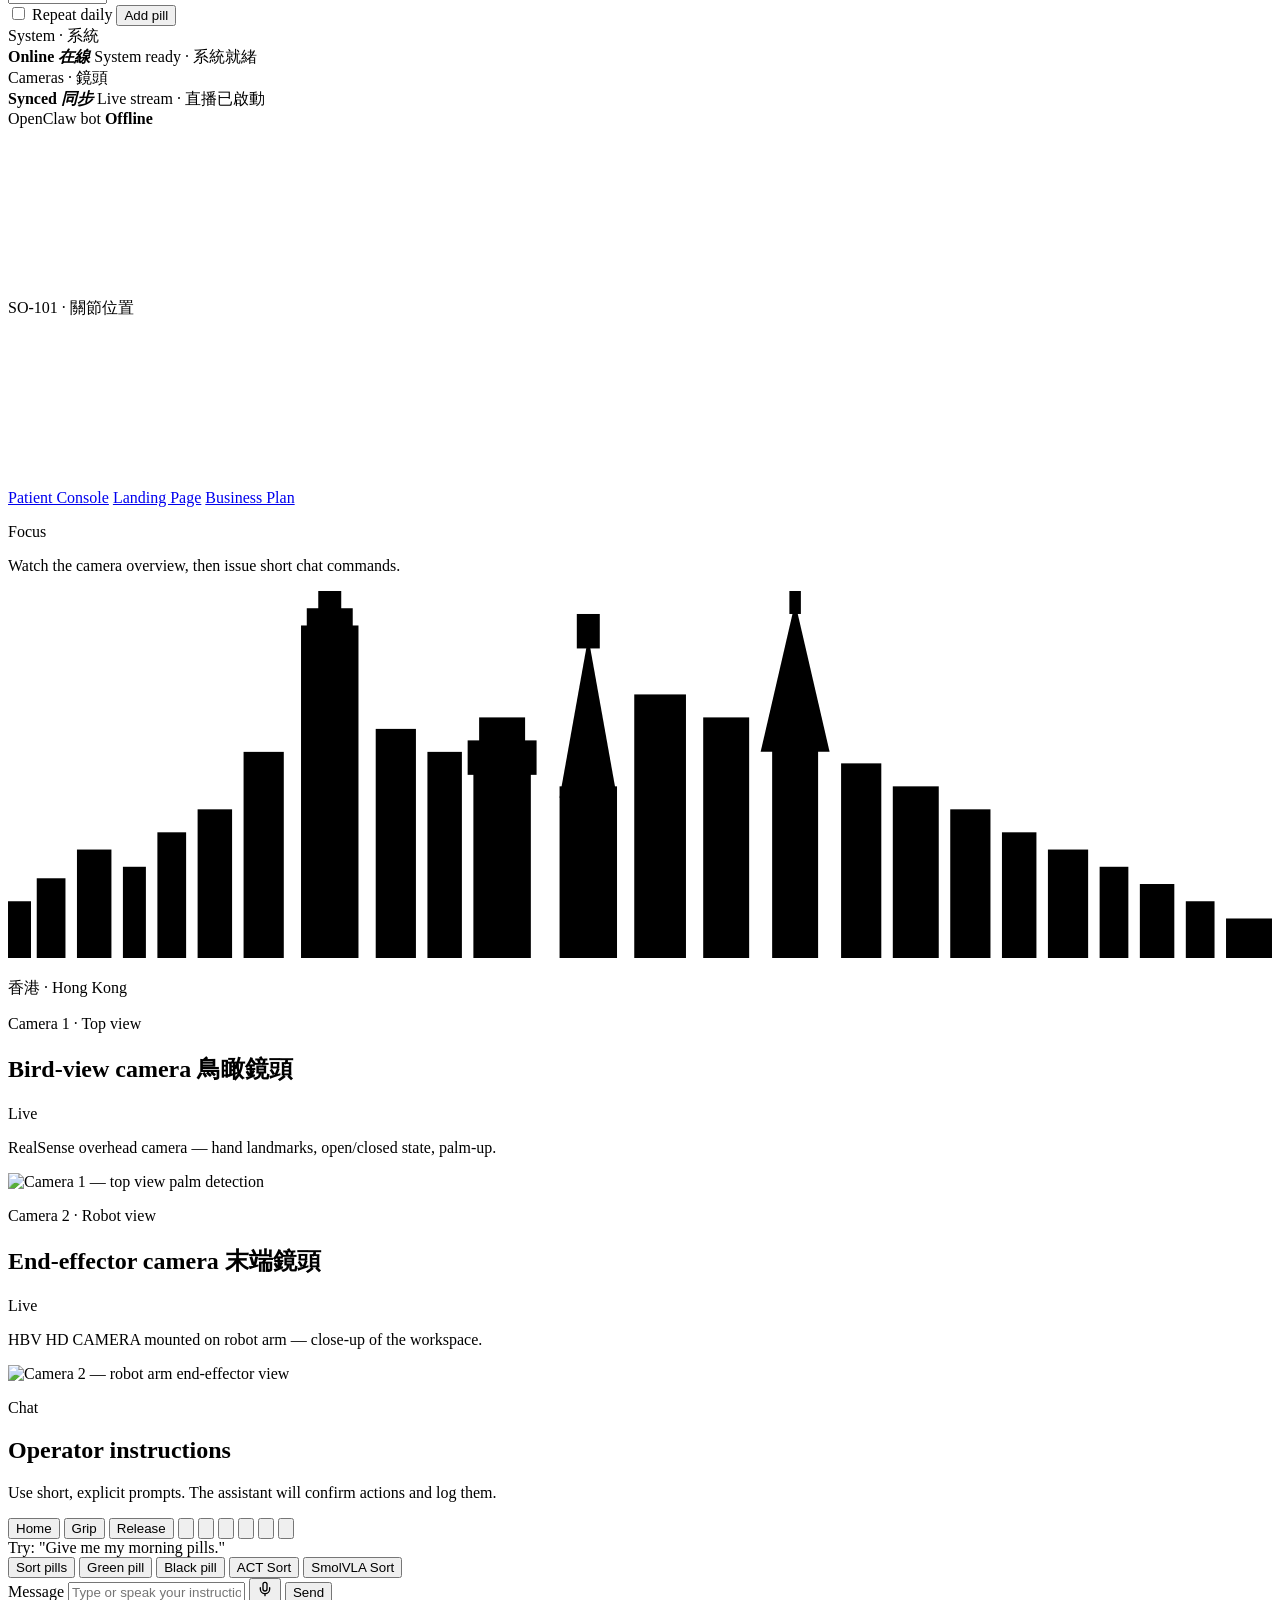
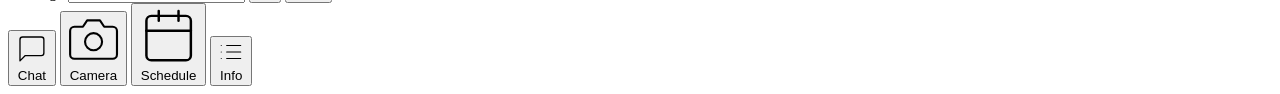
==== commit 51251df5: "Final push Signed-off-by: Javier Gil <jgilaviles@gmail.com>" ====
--- a/nursearm/interface/web/index.html
+++ b/nursearm/interface/web/index.html
@@ -316,6 +316,7 @@
               <button type="button" class="prompt-chip" data-prompt="Sort the pills into their matching cups.">Sort pills</button>
               <button type="button" class="prompt-chip act-skill-chip" data-handover-color="green">Green pill</button>
               <button type="button" class="prompt-chip act-skill-chip" data-handover-color="black">Black pill</button>
+              <button type="button" class="prompt-chip act-skill-chip" id="btn-sort-act" title="Run ACT sort policy (Laniakea2002/act_sort)">ACT Sort</button>
               <button type="button" class="prompt-chip smolvla-chip" id="btn-sort-smolvla" title="Run SmolVLA pill classification policy">SmolVLA Sort</button>
             </div>
 
